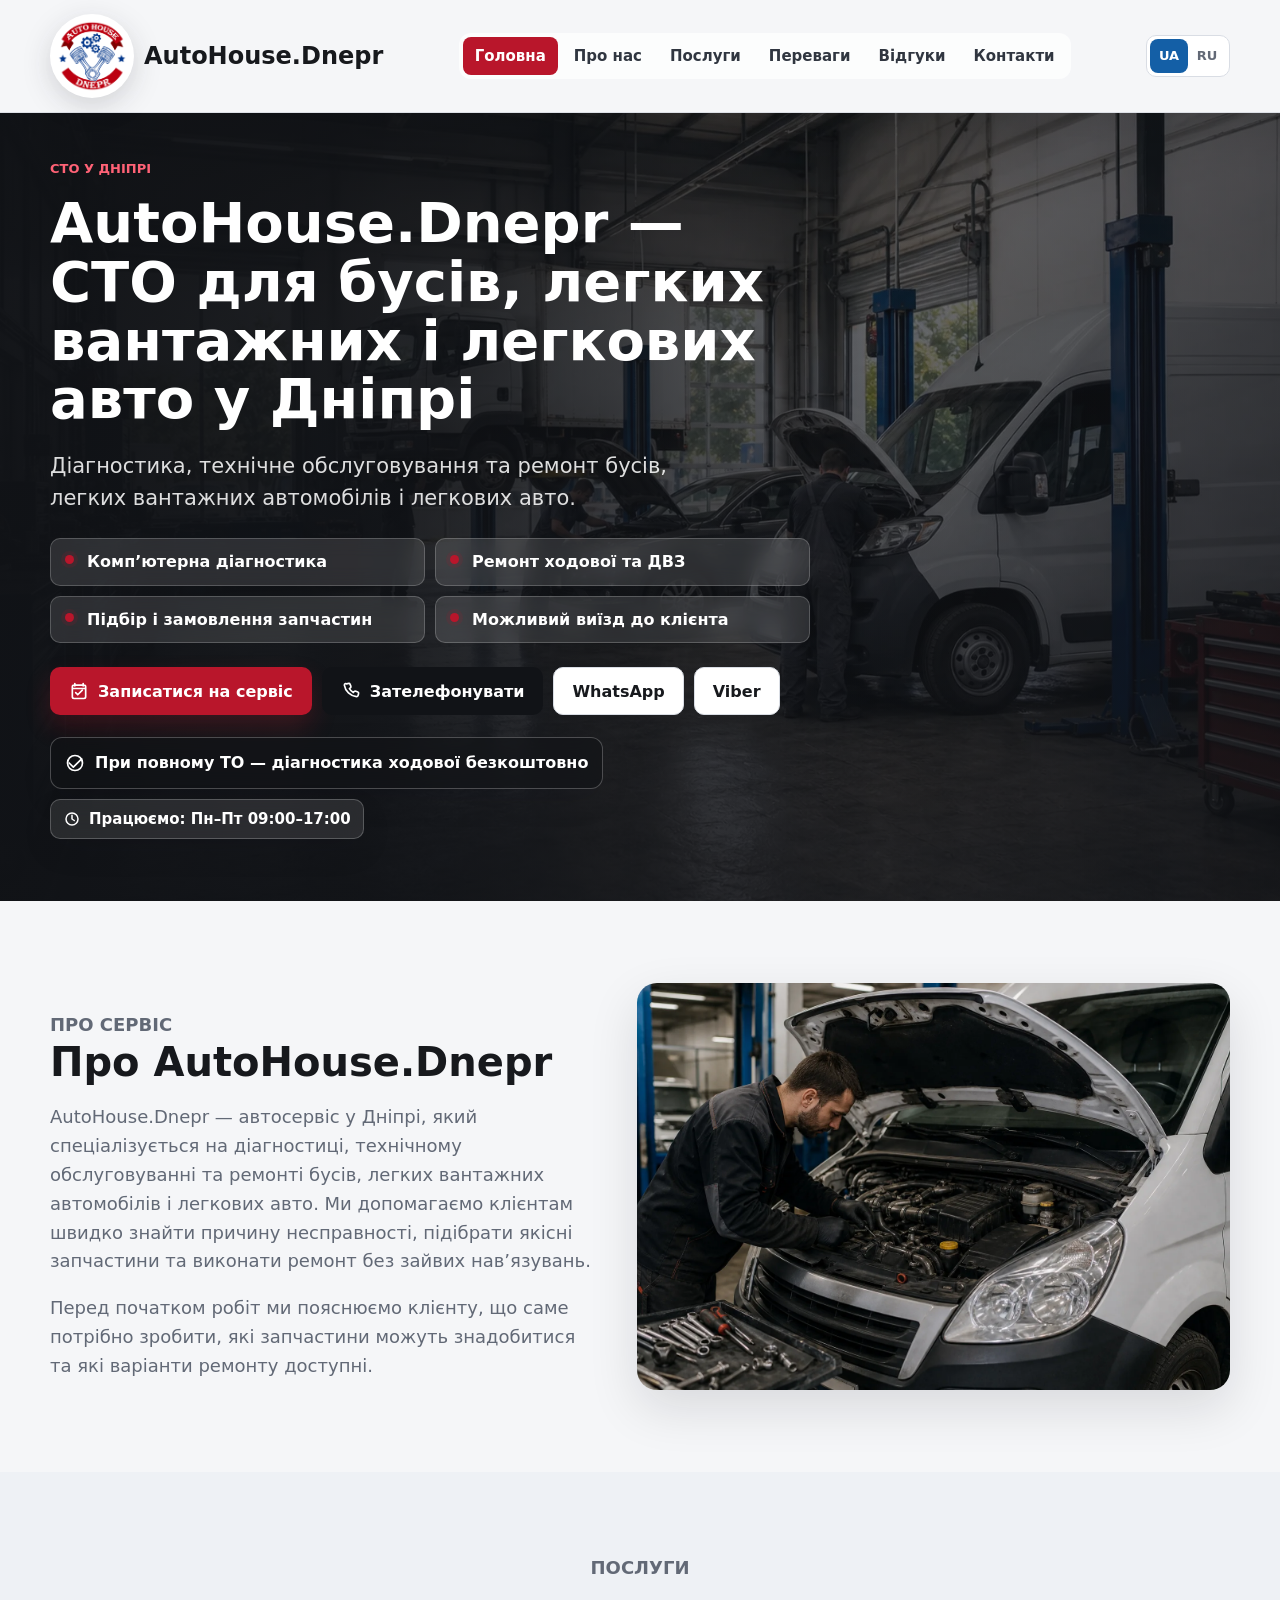
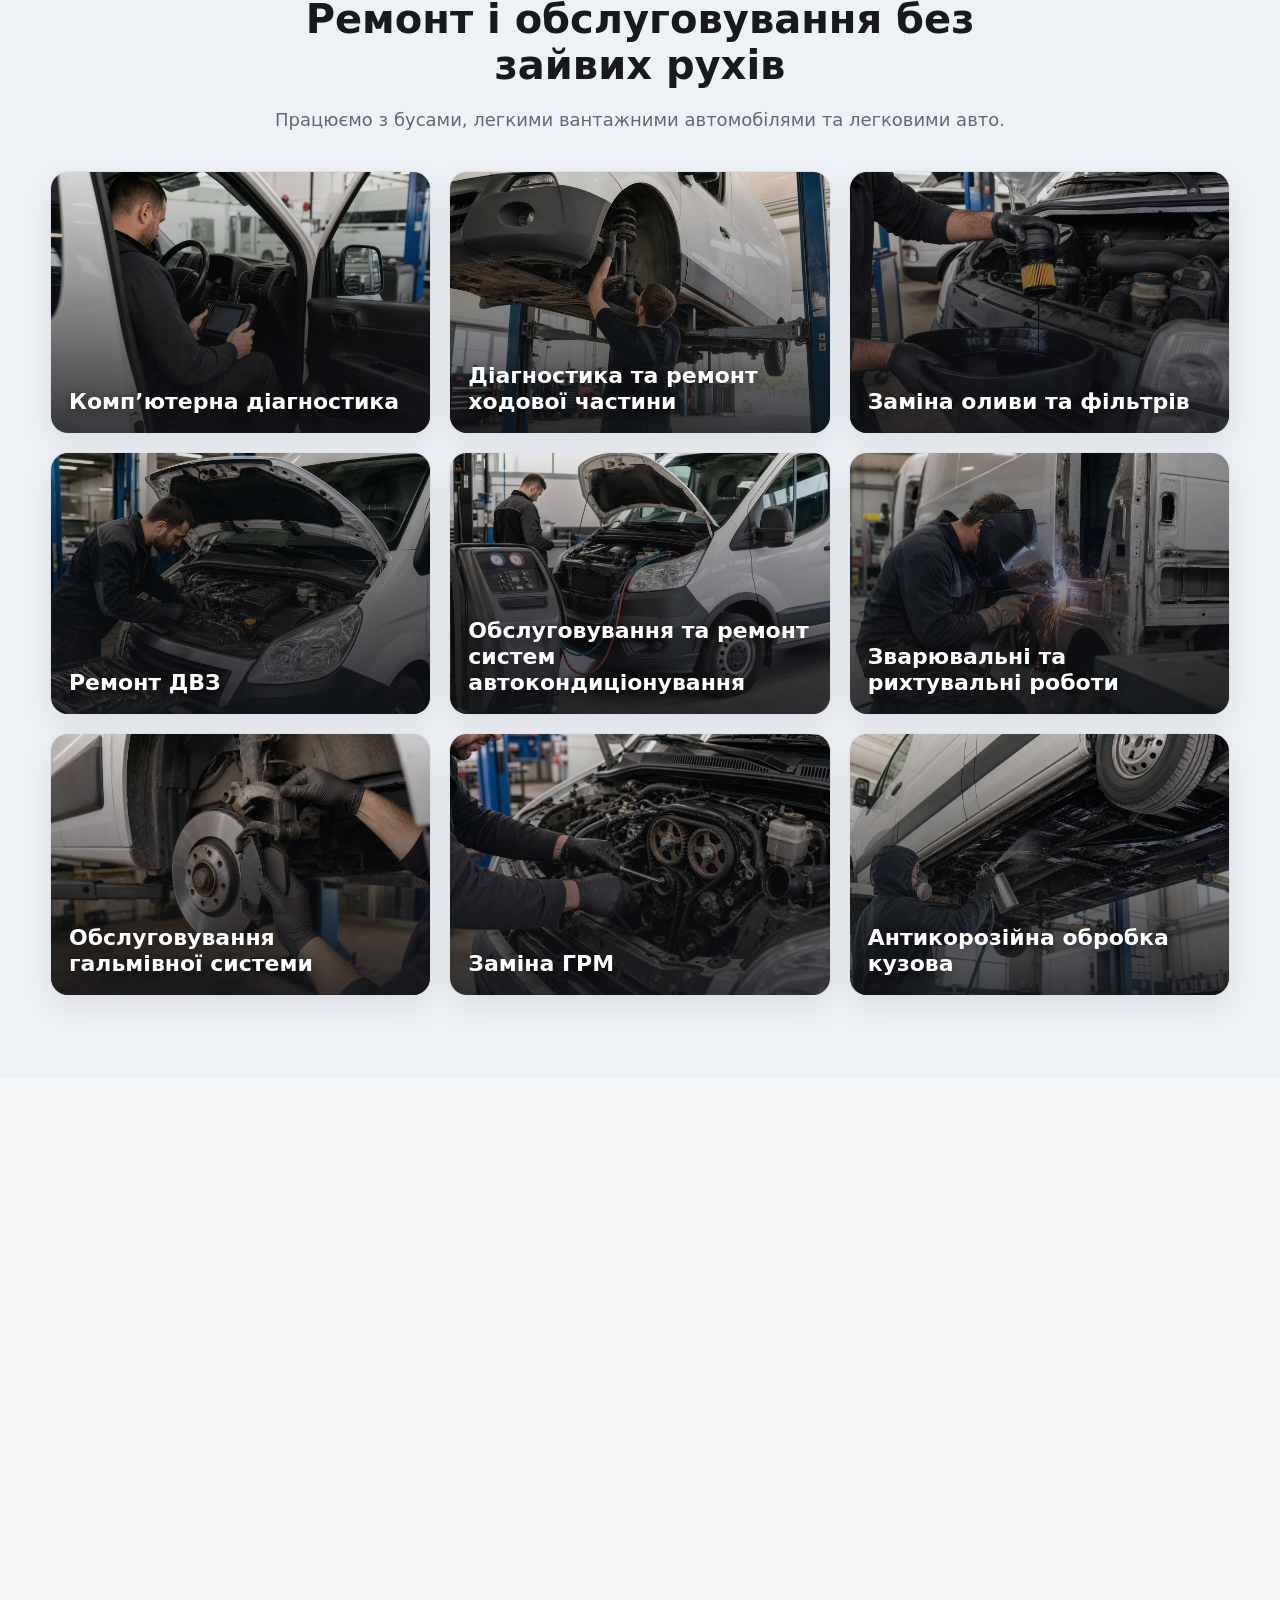
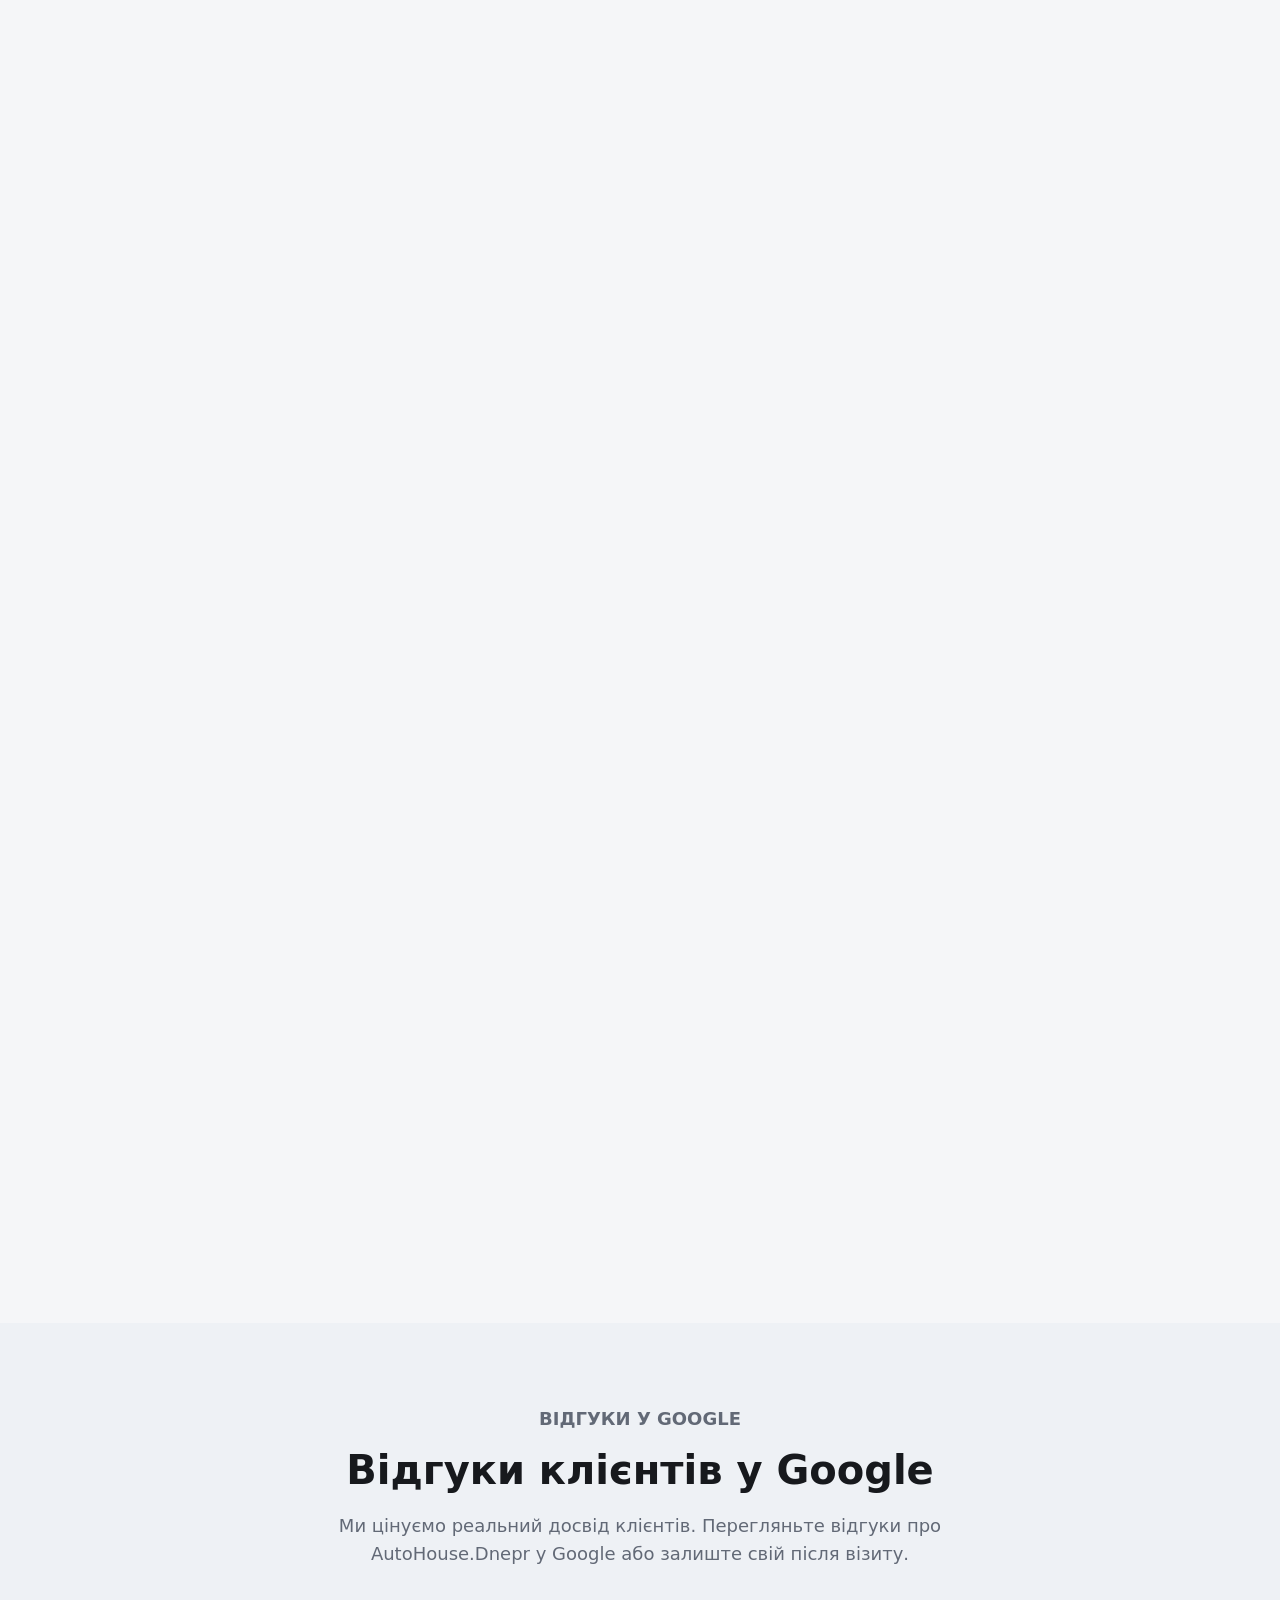
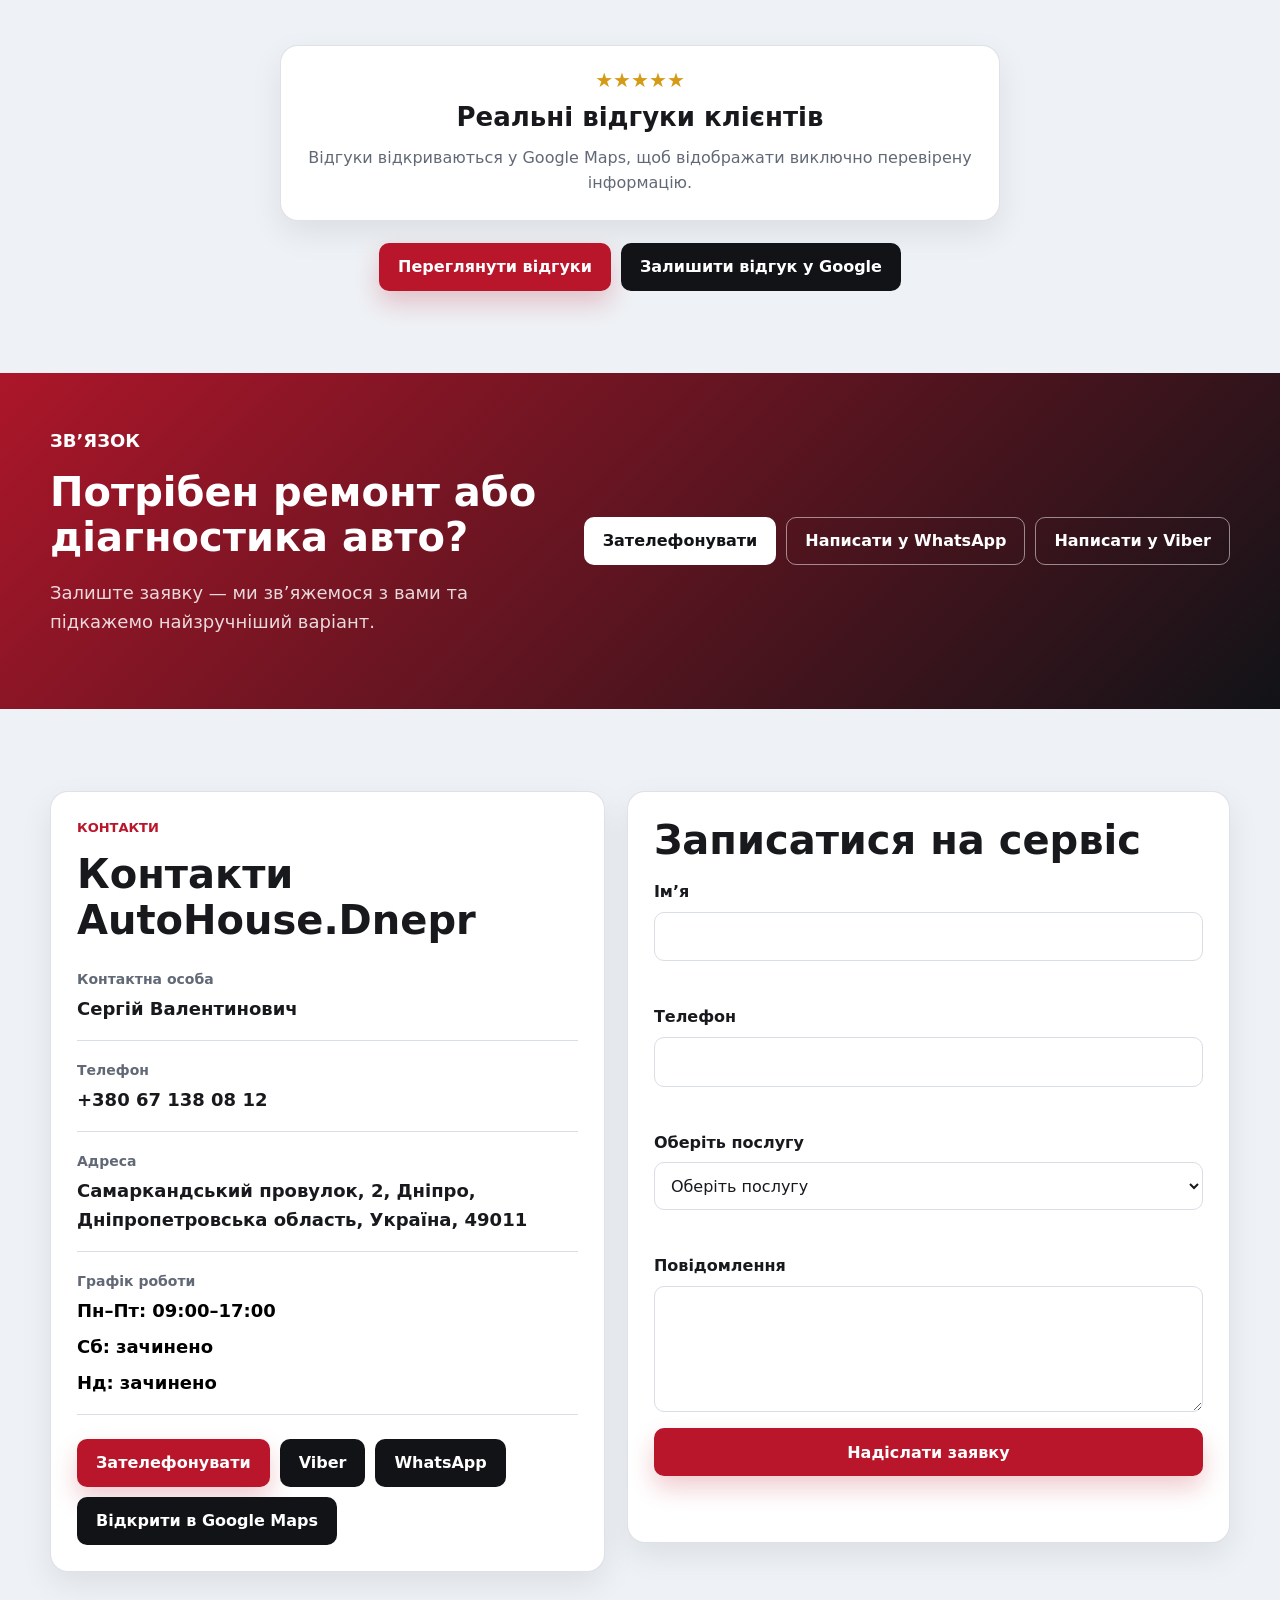
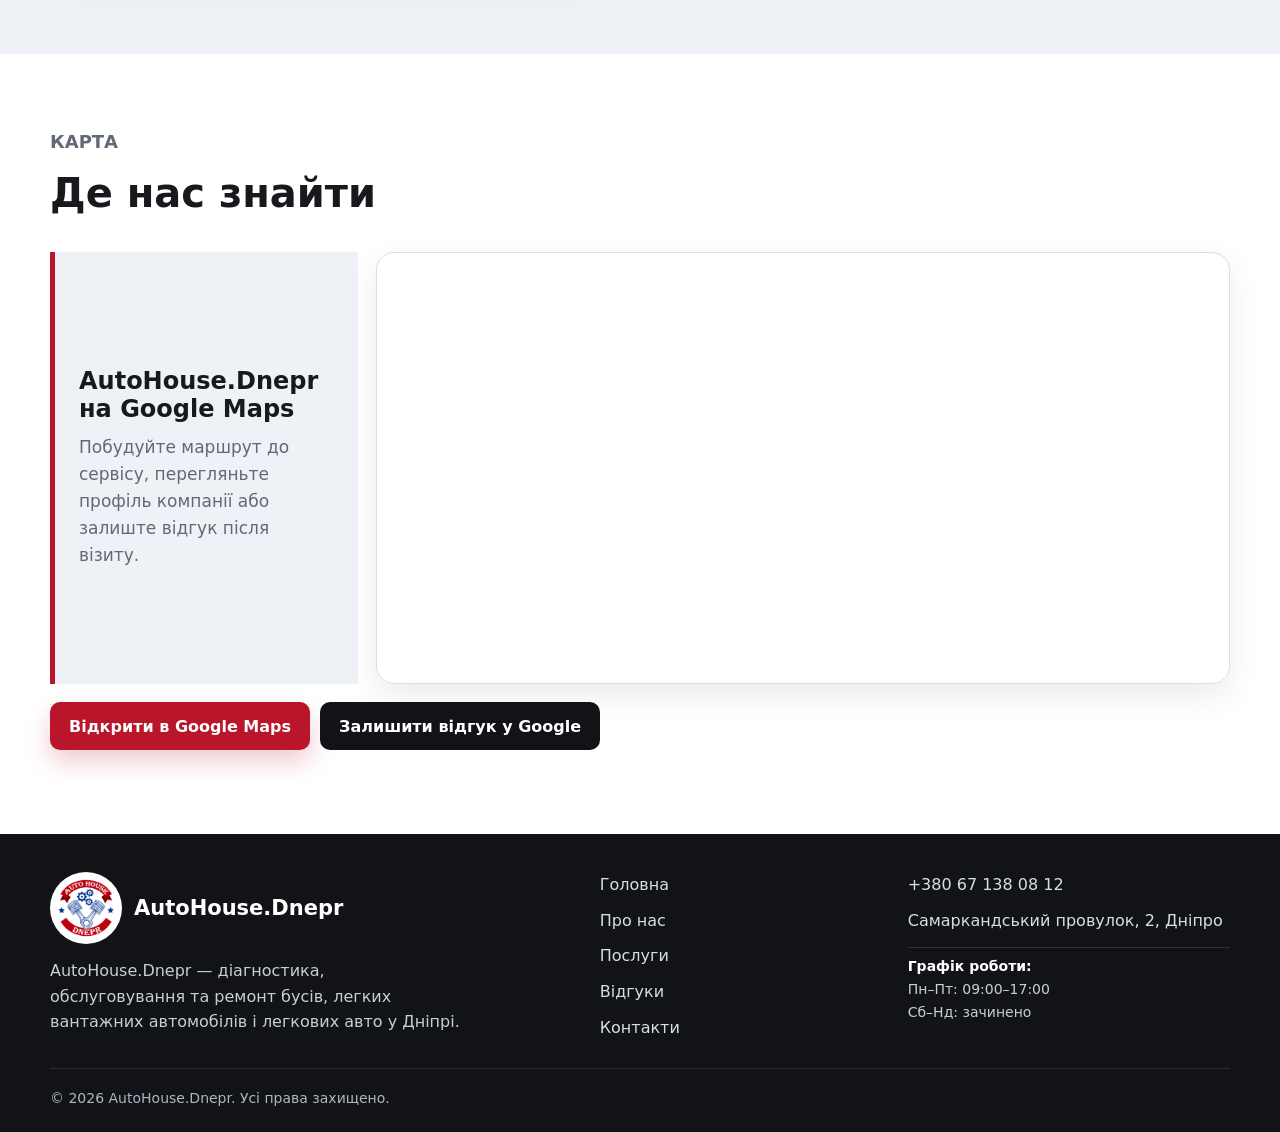
==== public/index.html @ 608f3cb6 "Migrate site to Cloudflare Pages" ====
<!doctype html>
<html lang="uk">
  <head>
    <meta charset="utf-8">
    <meta name="viewport" content="width=device-width, initial-scale=1">
    <title>AutoHouse.Dnepr — СТО у Дніпрі | Ремонт бусів, легких вантажних авто та легкових авто</title>
    <meta
      name="description"
      content="AutoHouse.Dnepr — автосервіс у Дніпрі для бусів, легких вантажних автомобілів та легкових авто. Діагностика, ходова, олива, ДВЗ, кондиціонери, гальма, ГРМ та антикорозійна обробка."
    >
    <meta name="robots" content="index, follow">
    <meta name="theme-color" content="#17191d">
    <link rel="canonical" href="https://autohouse.dp.ua/">
    <meta property="og:type" content="website">
    <meta property="og:site_name" content="AutoHouse.Dnepr">
    <meta property="og:url" content="https://autohouse.dp.ua/">
    <meta property="og:title" content="AutoHouse.Dnepr — СТО у Дніпрі">
    <meta
      property="og:description"
      content="Діагностика, технічне обслуговування та ремонт бусів, легких вантажних автомобілів і легкових авто у Дніпрі."
    >
    <meta property="og:image" content="https://autohouse.dp.ua/assets/hero-van.webp">
    <link rel="icon" type="image/png" sizes="512x512" href="/assets/favicon-512.png">
    <link rel="icon" type="image/png" sizes="192x192" href="/assets/favicon-192.png">
    <link rel="icon" type="image/png" sizes="96x96" href="/assets/favicon-96.png">
    <link rel="icon" type="image/png" sizes="48x48" href="/assets/favicon-48.png">
    <link rel="shortcut icon" href="/favicon.ico">
    <link rel="apple-touch-icon" sizes="180x180" href="/assets/apple-touch-icon.png">
    <link rel="manifest" href="/site.webmanifest">
    <link rel="preload" as="image" href="/assets/hero-van.webp">
    <link rel="stylesheet" href="/styles.css">
    <script type="application/ld+json" data-business-schema>
      {
        "@context": "https://schema.org",
        "@type": "AutoRepair",
        "name": "AutoHouse.Dnepr",
        "url": "https://autohouse.dp.ua/",
        "telephone": "+380671380812",
        "image": "https://autohouse.dp.ua/assets/logo.png",
        "logo": "https://autohouse.dp.ua/assets/logo.png",
        "address": {
          "@type": "PostalAddress",
          "streetAddress": "Самаркандський провулок, 2",
          "addressLocality": "Дніпро",
          "addressRegion": "Дніпропетровська область",
          "postalCode": "49011",
          "addressCountry": "UA"
        },
        "openingHoursSpecification": [
          {
            "@type": "OpeningHoursSpecification",
            "dayOfWeek": ["Monday", "Tuesday", "Wednesday", "Thursday", "Friday"],
            "opens": "09:00",
            "closes": "17:00"
          }
        ],
        "areaServed": "Дніпро",
        "serviceType": [
          "Ремонт авто",
          "Технічне обслуговування авто",
          "Діагностика авто"
        ]
      }
    </script>
  </head>
  <body>
    <a class="skip-link" href="#main" data-i18n="access.skip">Перейти до змісту</a>

    <header class="site-header" data-header>
      <div class="container header-inner">
        <a class="brand" href="#home" aria-label="AutoHouse.Dnepr">
          <img src="/assets/logo.png?v=3" alt="Логотип AutoHouse.Dnepr" data-i18n-alt="logoAlt" width="84" height="84">
          <span class="brand-title">AutoHouse.Dnepr</span>
        </a>

        <nav class="site-nav" id="site-nav" aria-label="Головна навігація" data-i18n-aria-label="aria.mainNav">
          <a href="#home" data-nav-link data-i18n="nav.home">Головна</a>
          <a href="#about" data-nav-link data-i18n="nav.about">Про нас</a>
          <a href="#services" data-nav-link data-i18n="nav.services">Послуги</a>
          <a href="#benefits" data-nav-link data-i18n="nav.benefits">Переваги</a>
          <a href="#reviews" data-nav-link data-i18n="nav.reviews">Відгуки</a>
          <a href="#contacts" data-nav-link data-i18n="nav.contacts">Контакти</a>
        </nav>

        <div class="header-actions">
          <div class="language-switch" role="group" aria-label="Перемикач мови" data-i18n-aria-label="aria.language">
            <button type="button" class="lang-button is-active" data-lang-switch="uk" aria-pressed="true">UA</button>
            <button type="button" class="lang-button" data-lang-switch="ru" aria-pressed="false">RU</button>
          </div>
          <button class="menu-toggle" type="button" aria-expanded="false" aria-controls="site-nav" aria-label="Відкрити меню" data-menu-toggle data-i18n-aria-label="aria.openMenu">
            <span></span>
            <span></span>
            <span></span>
          </button>
        </div>
      </div>
    </header>

    <main id="main">
      <section class="hero section-observed" id="home">
        <div class="container hero-grid">
          <div class="hero-copy">
            <p class="eyebrow" data-i18n="hero.eyebrow">СТО у Дніпрі</p>
            <h1 data-i18n="hero.title">AutoHouse.Dnepr — СТО для бусів, легких вантажних і легкових авто у Дніпрі</h1>
            <p class="hero-lead" data-i18n="hero.subtitle">
              Діагностика, технічне обслуговування та ремонт бусів, легких вантажних автомобілів і легкових авто.
            </p>
            <ul class="hero-points" aria-label="Ключові переваги" data-i18n-aria-label="aria.heroPoints">
              <li data-i18n="hero.pointDiagnostics">Комп’ютерна діагностика</li>
              <li data-i18n="hero.pointSuspension">Ремонт ходової та ДВЗ</li>
              <li data-i18n="hero.pointParts">Підбір і замовлення запчастин</li>
              <li data-i18n="hero.pointVisit">Можливий виїзд до клієнта</li>
            </ul>
            <div class="button-row">
              <a class="btn btn-primary" href="#contacts" data-book-link>
                <svg aria-hidden="true" viewBox="0 0 24 24"><path d="M7 3v3M17 3v3M4.5 9h15M6 5h12a2 2 0 0 1 2 2v12a2 2 0 0 1-2 2H6a2 2 0 0 1-2-2V7a2 2 0 0 1 2-2Z"/><path d="m8 14 2.5 2.5L16 11"/></svg>
                <span data-i18n="actions.bookService">Записатися на сервіс</span>
              </a>
              <a class="btn btn-dark" href="tel:+380671380812">
                <svg aria-hidden="true" viewBox="0 0 24 24"><path d="M6.7 3.5 9 2.9c.7-.2 1.5.2 1.8.9l1 2.4c.3.7.1 1.5-.5 2l-1.2 1a12.4 12.4 0 0 0 4.7 4.7l1-1.2c.5-.6 1.3-.8 2-.5l2.4 1c.7.3 1.1 1 .9 1.8l-.6 2.3c-.2.9-1 1.5-1.9 1.5A16.6 16.6 0 0 1 4 4.9c0-.9.6-1.7 1.5-1.9Z"/></svg>
                <span data-i18n="actions.call">Зателефонувати</span>
              </a>
              <a class="btn btn-messenger" href="https://wa.me/380671380812" target="_blank" rel="noopener" aria-label="WhatsApp">WhatsApp</a>
              <a class="btn btn-messenger" href="viber://chat?number=%2B380671380812" aria-label="Viber">Viber</a>
            </div>
            <div class="hero-badges">
              <div class="hero-offer">
                <svg aria-hidden="true" viewBox="0 0 24 24"><path d="M20 7 10 17l-5-5"/><path d="M3 12a9 9 0 1 0 18 0 9 9 0 0 0-18 0Z"/></svg>
                <span data-i18n="hero.offer">При повному ТО — діагностика ходової безкоштовно</span>
              </div>
              <div class="hours-badge">
                <svg aria-hidden="true" viewBox="0 0 24 24"><path d="M12 7v5l3 2"/><path d="M4 12a8 8 0 1 0 16 0 8 8 0 0 0-16 0Z"/></svg>
                <span data-i18n="hero.hoursBadge">Працюємо: Пн–Пт 09:00–17:00</span>
              </div>
            </div>
          </div>
        </div>
      </section>

      <section class="section section-observed" id="about">
        <div class="container split">
          <div class="section-copy">
            <p class="eyebrow" data-i18n="about.eyebrow">Про сервіс</p>
            <h2 data-i18n="about.title">Про AutoHouse.Dnepr</h2>
            <p data-i18n="about.textOne">
              AutoHouse.Dnepr — автосервіс у Дніпрі, який спеціалізується на діагностиці, технічному обслуговуванні та ремонті бусів, легких вантажних автомобілів і легкових авто.
            </p>
            <p data-i18n="about.textTwo">
              Перед початком робіт ми пояснюємо клієнту, що саме потрібно зробити, які запчастини можуть знадобитися та які варіанти ремонту доступні.
            </p>
          </div>
          <div class="about-media">
            <img src="/assets/service-engine.webp" alt="Майстер перевіряє двигун комерційного авто" data-i18n-alt="alts.about" width="1600" height="900" loading="lazy">
          </div>
        </div>
      </section>

      <section class="section section-muted section-observed" id="services">
        <div class="container">
          <div class="section-heading">
            <p class="eyebrow" data-i18n="services.eyebrow">Послуги</p>
            <h2 data-i18n="services.title">Ремонт і обслуговування без зайвих рухів</h2>
            <p data-i18n="services.subtitle">Працюємо з бусами, легкими вантажними автомобілями та легковими авто.</p>
          </div>
          <div class="services-grid" id="services-grid"></div>
        </div>
      </section>

      <section class="section section-observed" id="offers">
        <div class="container">
          <div class="section-heading">
            <p class="eyebrow" data-i18n="offers.eyebrow">Акції та умови</p>
            <h2 data-i18n="offers.title">Вигідні умови для клієнтів</h2>
          </div>
          <div class="offer-grid" id="offer-grid"></div>
          <div class="offer-note">
            <svg aria-hidden="true" viewBox="0 0 24 24"><path d="M12 3v18M3 12h18"/><path d="m6 6 12 12M18 6 6 18"/></svg>
            <span data-i18n="offers.extra">Можливий виїзд до клієнта за попередньою домовленістю.</span>
          </div>
        </div>
      </section>

      <section class="section section-dark section-observed" id="benefits">
        <div class="container">
          <div class="section-heading align-left">
            <p class="eyebrow" data-i18n="benefits.eyebrow">Переваги</p>
            <h2 data-i18n="benefits.title">Чому обирають AutoHouse.Dnepr</h2>
          </div>
          <div class="benefit-grid" id="benefit-grid"></div>
        </div>
      </section>

      <section class="section section-observed" id="process">
        <div class="container">
          <div class="section-heading">
            <p class="eyebrow" data-i18n="process.eyebrow">Як ми працюємо</p>
            <h2 data-i18n="process.title">Зрозумілий шлях від заявки до готового авто</h2>
          </div>
          <div class="process-grid" id="process-grid"></div>
        </div>
      </section>

      <section class="section section-muted section-observed" id="reviews">
        <div class="container google-reviews-layout">
          <div class="section-heading">
            <p class="eyebrow" data-i18n="reviews.eyebrow">Відгуки у Google</p>
            <h2 data-i18n="reviews.title">Відгуки клієнтів у Google</h2>
            <p data-i18n="reviews.subtitle">Ми цінуємо реальний досвід клієнтів. Перегляньте відгуки про AutoHouse.Dnepr у Google або залиште свій після візиту.</p>
          </div>
          <article class="google-reviews-card">
            <span class="review-stars" data-i18n="reviews.cardStars" aria-label="Google Reviews">★★★★★</span>
            <h3 data-i18n="reviews.cardTitle">Реальні відгуки клієнтів</h3>
            <p data-i18n="reviews.cardText">Відгуки відкриваються у Google Maps, щоб клієнти бачили перевірену інформацію.</p>
          </article>
          <div class="reviews-actions">
            <a class="btn btn-primary" href="https://www.google.com/maps/search/?api=1&query=AutoHouse.Dnepr%2C%20%D0%A1%D0%B0%D0%BC%D0%B0%D1%80%D0%BA%D0%B0%D0%BD%D0%B4%D1%81%D1%8C%D0%BA%D0%B8%D0%B9%20%D0%BF%D1%80%D0%BE%D0%B2%D1%83%D0%BB%D0%BE%D0%BA%202%2C%20%D0%94%D0%BD%D1%96%D0%BF%D1%80%D0%BE" target="_blank" rel="noopener" data-google-map-link data-i18n="reviews.viewGoogle">Переглянути відгуки</a>
            <a class="btn btn-dark" href="https://www.google.com/maps/search/?api=1&query=AutoHouse.Dnepr%2C%20%D0%A1%D0%B0%D0%BC%D0%B0%D1%80%D0%BA%D0%B0%D0%BD%D0%B4%D1%81%D1%8C%D0%BA%D0%B8%D0%B9%20%D0%BF%D1%80%D0%BE%D0%B2%D1%83%D0%BB%D0%BE%D0%BA%202%2C%20%D0%94%D0%BD%D1%96%D0%BF%D1%80%D0%BE" target="_blank" rel="noopener" data-google-review-link data-i18n="reviews.writeGoogle">Залишити відгук у Google</a>
          </div>
        </div>
      </section>

      <section class="cta-band section-observed" aria-labelledby="cta-title">
        <div class="container cta-inner">
          <div>
            <p class="eyebrow" data-i18n="cta.eyebrow">Зв’язок</p>
            <h2 id="cta-title" data-i18n="cta.title">Потрібен ремонт або діагностика авто?</h2>
            <p data-i18n="cta.text">Залиште заявку — ми зв’яжемося з вами та підкажемо найзручніший варіант.</p>
          </div>
          <div class="button-row">
            <a class="btn btn-light" href="tel:+380671380812" data-i18n="cta.call">Зателефонувати</a>
            <a class="btn btn-outline-light" href="https://wa.me/380671380812" target="_blank" rel="noopener" data-i18n="cta.whatsapp">Написати у WhatsApp</a>
            <a class="btn btn-outline-light" href="viber://chat?number=%2B380671380812" data-i18n="cta.viber">Написати у Viber</a>
          </div>
        </div>
      </section>

      <section class="section section-muted section-observed" id="contacts">
        <div class="container contact-layout">
          <div class="contact-panel">
            <p class="eyebrow" data-i18n="contacts.eyebrow">Контакти</p>
            <h2 data-i18n="contacts.title">Контакти AutoHouse.Dnepr</h2>
            <dl class="contact-list">
              <div>
                <dt data-i18n="contacts.personLabel">Контактна особа</dt>
                <dd data-i18n="contacts.person">Сергій Валентинович</dd>
              </div>
              <div>
                <dt data-i18n="contacts.phoneLabel">Телефон</dt>
                <dd><a href="tel:+380671380812">+380 67 138 08 12</a></dd>
              </div>
              <div>
                <dt data-i18n="contacts.addressLabel">Адреса</dt>
                <dd data-i18n="contacts.address">Самаркандський провулок, 2, Дніпро, Дніпропетровська область, Україна, 49011</dd>
              </div>
              <div>
                <dt data-i18n="contacts.hoursLabel">Графік роботи</dt>
                <dd>
                  <ul class="working-hours" aria-label="Графік роботи" data-i18n-aria-label="contacts.hoursLabel">
                    <li>
                      <span data-i18n="contacts.hoursWeekdays">Пн–Пт:</span>
                      <span data-i18n="contacts.hoursOpen">09:00–17:00</span>
                    </li>
                    <li>
                      <span data-i18n="contacts.hoursSaturday">Сб:</span>
                      <span data-i18n="contacts.hoursClosed">зачинено</span>
                    </li>
                    <li>
                      <span data-i18n="contacts.hoursSunday">Нд:</span>
                      <span data-i18n="contacts.hoursClosed">зачинено</span>
                    </li>
                  </ul>
                </dd>
              </div>
            </dl>
            <div class="button-row contact-buttons">
              <a class="btn btn-primary" href="tel:+380671380812" data-i18n="actions.call">Зателефонувати</a>
              <a class="btn btn-dark" href="viber://chat?number=%2B380671380812">Viber</a>
              <a class="btn btn-dark" href="https://wa.me/380671380812" target="_blank" rel="noopener">WhatsApp</a>
              <a class="btn btn-dark" href="https://www.google.com/maps/search/?api=1&query=AutoHouse.Dnepr%2C%20%D0%A1%D0%B0%D0%BC%D0%B0%D1%80%D0%BA%D0%B0%D0%BD%D0%B4%D1%81%D1%8C%D0%BA%D0%B8%D0%B9%20%D0%BF%D1%80%D0%BE%D0%B2%D1%83%D0%BB%D0%BE%D0%BA%202%2C%20%D0%94%D0%BD%D1%96%D0%BF%D1%80%D0%BE" target="_blank" rel="noopener" data-google-map-link data-i18n="map.openGoogle">Google Maps</a>
            </div>
          </div>

          <form class="request-form" id="request-form" novalidate>
            <h2 data-i18n="form.title">Записатися на сервіс</h2>
            <div class="form-field">
              <label for="name" data-i18n="form.name">Ім’я</label>
              <input id="name" name="name" type="text" autocomplete="name" aria-describedby="name-error">
              <span class="field-error" id="name-error" data-error-for="name"></span>
            </div>
            <div class="form-field">
              <label for="phone" data-i18n="form.phone">Телефон</label>
              <input id="phone" name="phone" type="tel" autocomplete="tel" inputmode="tel" aria-describedby="phone-error">
              <span class="field-error" id="phone-error" data-error-for="phone"></span>
            </div>
            <div class="form-field">
              <label for="service" data-i18n="form.service">Оберіть послугу</label>
              <select id="service" name="service" aria-describedby="service-error"></select>
              <span class="field-error" id="service-error" data-error-for="service"></span>
            </div>
            <div class="form-field">
              <label for="message" data-i18n="form.message">Повідомлення</label>
              <textarea id="message" name="message" rows="4"></textarea>
            </div>
            <input type="text" name="website" autocomplete="off" tabindex="-1" class="honeypot" aria-hidden="true">
            <button class="btn btn-primary form-submit" type="submit" data-i18n="form.submit">Надіслати заявку</button>
            <p class="form-status" role="status" aria-live="polite" data-form-status></p>
          </form>
        </div>
      </section>

      <section class="map-section section-observed" id="map" aria-labelledby="map-title">
        <div class="container">
          <div class="section-heading align-left">
            <p class="eyebrow" data-i18n="map.eyebrow">Карта</p>
            <h2 id="map-title" data-i18n="map.title">Де нас знайти</h2>
          </div>
          <div class="map-content">
            <div class="map-info">
              <h3 data-i18n="map.profileTitle">AutoHouse.Dnepr на Google Maps</h3>
              <p data-i18n="map.profileText">Побудуйте маршрут до сервісу, перегляньте профіль компанії або залиште відгук після візиту.</p>
            </div>
            <div class="map-frame">
              <!-- Fill googleBusinessConfig in script.js with the Google Business Place ID and Maps Embed API key to bind this map to the listing. -->
              <iframe
                title="Карта AutoHouse.Dnepr"
                data-i18n-title="map.frameTitle"
                data-google-map-frame
                loading="lazy"
                allowfullscreen
                referrerpolicy="no-referrer-when-downgrade"
                src="https://www.google.com/maps?q=%D0%A1%D0%B0%D0%BC%D0%B0%D1%80%D0%BA%D0%B0%D0%BD%D0%B4%D1%81%D1%8C%D0%BA%D0%B8%D0%B9%20%D0%BF%D1%80%D0%BE%D0%B2%D1%83%D0%BB%D0%BE%D0%BA%202%2C%20%D0%94%D0%BD%D1%96%D0%BF%D1%80%D0%BE%2C%2049011&output=embed"
              ></iframe>
            </div>
          </div>
          <div class="map-actions">
            <a class="btn btn-primary" href="https://www.google.com/maps/search/?api=1&query=AutoHouse.Dnepr%2C%20%D0%A1%D0%B0%D0%BC%D0%B0%D1%80%D0%BA%D0%B0%D0%BD%D0%B4%D1%81%D1%8C%D0%BA%D0%B8%D0%B9%20%D0%BF%D1%80%D0%BE%D0%B2%D1%83%D0%BB%D0%BE%D0%BA%202%2C%20%D0%94%D0%BD%D1%96%D0%BF%D1%80%D0%BE" target="_blank" rel="noopener" data-google-map-link data-i18n="map.openGoogle">Відкрити в Google Maps</a>
            <a class="btn btn-dark" href="https://www.google.com/maps/search/?api=1&query=AutoHouse.Dnepr%2C%20%D0%A1%D0%B0%D0%BC%D0%B0%D1%80%D0%BA%D0%B0%D0%BD%D0%B4%D1%81%D1%8C%D0%BA%D0%B8%D0%B9%20%D0%BF%D1%80%D0%BE%D0%B2%D1%83%D0%BB%D0%BE%D0%BA%202%2C%20%D0%94%D0%BD%D1%96%D0%BF%D1%80%D0%BE" target="_blank" rel="noopener" data-google-review-link data-i18n="reviews.writeGoogle">Залишити відгук у Google</a>
          </div>
        </div>
      </section>
    </main>

    <footer class="site-footer">
      <div class="container footer-grid">
        <div class="footer-brand">
          <div class="footer-logo">
            <img src="/assets/logo.png?v=3" alt="Логотип AutoHouse.Dnepr" data-i18n-alt="logoAlt" width="72" height="72" loading="lazy">
            <strong>AutoHouse.Dnepr</strong>
          </div>
          <p data-i18n="footer.text">AutoHouse.Dnepr — діагностика, обслуговування та ремонт бусів, легких вантажних автомобілів і легкових авто у Дніпрі.</p>
        </div>
        <nav class="footer-links" aria-label="Швидкі посилання" data-i18n-aria-label="aria.footerNav">
          <a href="#home" data-i18n="nav.home">Головна</a>
          <a href="#about" data-i18n="nav.about">Про нас</a>
          <a href="#services" data-i18n="nav.services">Послуги</a>
          <a href="#reviews" data-i18n="nav.reviews">Відгуки</a>
          <a href="#contacts" data-i18n="nav.contacts">Контакти</a>
        </nav>
        <div class="footer-contact">
          <a href="tel:+380671380812">+380 67 138 08 12</a>
          <span data-i18n="contacts.addressShort">Самаркандський провулок, 2, Дніпро</span>
          <div class="footer-hours">
            <strong data-i18n="footer.hoursTitle">Графік роботи:</strong>
            <span data-i18n="footer.hoursWeekdays">Пн–Пт: 09:00–17:00</span>
            <span data-i18n="footer.hoursWeekend">Сб–Нд: зачинено</span>
          </div>
        </div>
      </div>
      <div class="container footer-bottom">
        <p data-i18n="footer.copy">© 2026 AutoHouse.Dnepr. Усі права захищено.</p>
      </div>
    </footer>

    <button class="back-to-top" type="button" data-back-to-top aria-label="Наверх" data-i18n-aria-label="aria.backTop">
      <svg aria-hidden="true" viewBox="0 0 24 24"><path d="m6 15 6-6 6 6"/></svg>
    </button>

    <script src="/script.js" defer></script>
  </body>
</html>
---- styles.css ----
:root {
  --bg: #f5f6f8;
  --surface: #ffffff;
  --surface-soft: #eef1f5;
  --ink: #17191d;
  --muted: #626976;
  --line: #d9dde4;
  --dark: #111317;
  --dark-2: #1b1f26;
  --red: #b9162b;
  --red-dark: #8d1021;
  --blue: #145fa6;
  --blue-soft: #e8f1fb;
  --shadow: 0 18px 50px rgba(17, 19, 23, 0.12);
  --shadow-soft: 0 12px 32px rgba(17, 19, 23, 0.08);
  --radius: 18px;
  --container: 1180px;
  --header-height: 112px;
}

* {
  box-sizing: border-box;
}

html {
  scroll-behavior: smooth;
  scroll-padding-top: calc(var(--header-height) + 20px);
}

body {
  margin: 0;
  font-family: system-ui, -apple-system, BlinkMacSystemFont, "Segoe UI", sans-serif;
  color: var(--ink);
  background: var(--bg);
  line-height: 1.6;
  letter-spacing: 0;
  overflow-x: hidden;
}

body.menu-open {
  overflow: hidden;
}

img {
  display: block;
  max-width: 100%;
  height: auto;
}

a {
  color: inherit;
  text-decoration: none;
}

button,
input,
select,
textarea {
  font: inherit;
}

button {
  cursor: pointer;
}

:focus-visible {
  outline: 3px solid rgba(20, 95, 166, 0.45);
  outline-offset: 3px;
}

.skip-link {
  position: fixed;
  top: 12px;
  left: 12px;
  z-index: 1000;
  padding: 10px 14px;
  border-radius: 8px;
  background: var(--dark);
  color: #fff;
  transform: translateY(-140%);
  transition: transform 0.2s ease;
}

.skip-link:focus {
  transform: translateY(0);
}

.container {
  width: min(calc(100% - 40px), var(--container));
  margin: 0 auto;
}

.site-header {
  position: sticky;
  top: 0;
  z-index: 100;
  min-height: var(--header-height);
  background: rgba(245, 246, 248, 0.86);
  border-bottom: 1px solid rgba(217, 221, 228, 0.86);
  backdrop-filter: blur(16px);
}

.header-inner {
  min-height: var(--header-height);
  display: flex;
  align-items: center;
  justify-content: space-between;
  gap: 18px;
}

.brand {
  display: inline-flex;
  align-items: center;
  gap: 10px;
  flex: 0 0 auto;
}

.hero-copy,
.hero-media,
.section-copy,
.about-media,
.contact-panel,
.request-form {
  min-width: 0;
}

.brand img {
  width: 84px;
  height: 84px;
  padding: 5px;
  border-radius: 50%;
  background: #fff;
  object-fit: contain;
  filter: drop-shadow(0 8px 14px rgba(17, 19, 23, 0.16));
}

.brand-title {
  color: var(--ink);
  font-size: 24px;
  font-weight: 900;
  line-height: 1;
  white-space: nowrap;
}

.footer-logo img {
  width: 72px;
  height: 72px;
  padding: 5px;
  border-radius: 50%;
  background: #fff;
  object-fit: contain;
}

.footer-logo {
  display: inline-flex;
  align-items: center;
  gap: 12px;
}

.footer-logo strong {
  font-size: 21px;
  line-height: 1;
}

.site-nav {
  display: flex;
  align-items: center;
  justify-content: center;
  gap: 4px;
  padding: 4px;
  border-radius: 12px;
  background: rgba(255, 255, 255, 0.66);
}

.site-nav a {
  display: inline-flex;
  align-items: center;
  justify-content: center;
  min-height: 38px;
  padding: 6px 12px;
  border-radius: 8px;
  color: #303640;
  font-size: 15px;
  font-weight: 650;
  line-height: 1;
  white-space: nowrap;
  transition: color 0.2s ease, background 0.2s ease;
}

.site-nav a:hover,
.site-nav a.is-active {
  color: #fff;
  background: var(--red);
}

.header-actions {
  display: flex;
  align-items: center;
  justify-content: flex-end;
  gap: 10px;
  min-width: max-content;
}

.header-phone {
  display: inline-flex;
  align-items: center;
  gap: 8px;
  color: var(--ink);
  font-weight: 750;
  white-space: nowrap;
}

.header-phone svg,
.btn svg,
.hero-offer svg,
.offer-note svg,
.back-to-top svg {
  width: 20px;
  height: 20px;
  fill: none;
  stroke: currentColor;
  stroke-width: 2;
  stroke-linecap: round;
  stroke-linejoin: round;
}

.btn {
  display: inline-flex;
  align-items: center;
  justify-content: center;
  gap: 9px;
  min-height: 48px;
  padding: 12px 18px;
  border: 1px solid transparent;
  border-radius: 10px;
  font-weight: 800;
  line-height: 1.2;
  text-align: center;
  transition: transform 0.2s ease, box-shadow 0.2s ease, background 0.2s ease, border-color 0.2s ease;
}

.btn:hover {
  transform: translateY(-1px);
}

.btn-small {
  min-height: 40px;
  padding: 9px 14px;
  font-size: 14px;
}

.btn-primary {
  background: var(--red);
  color: #fff;
  box-shadow: 0 12px 24px rgba(185, 22, 43, 0.22);
}

.btn-primary:hover {
  background: var(--red-dark);
}

.btn-dark {
  background: var(--dark);
  color: #fff;
}

.btn-messenger {
  background: #fff;
  color: var(--ink);
  border-color: var(--line);
}

.btn-light {
  background: #fff;
  color: var(--dark);
}

.btn-outline-light {
  color: #fff;
  border-color: rgba(255, 255, 255, 0.5);
}

.btn-outline-light:hover {
  background: rgba(255, 255, 255, 0.12);
}

.language-switch {
  display: inline-flex;
  flex: 0 0 auto;
  padding: 3px;
  border: 1px solid var(--line);
  border-radius: 10px;
  background: #fff;
}

.lang-button {
  min-width: 38px;
  min-height: 34px;
  border: 0;
  border-radius: 8px;
  background: transparent;
  color: var(--muted);
  font-size: 13px;
  font-weight: 850;
}

.lang-button.is-active {
  background: var(--blue);
  color: #fff;
}

.menu-toggle {
  display: none;
  flex: 0 0 44px;
  width: 44px;
  height: 44px;
  border: 1px solid var(--line);
  border-radius: 10px;
  background: #fff;
  color: var(--dark);
}

.menu-toggle span {
  display: block;
  width: 20px;
  height: 2px;
  margin: 5px auto;
  border-radius: 999px;
  background: currentColor;
}

.hero {
  position: relative;
  isolation: isolate;
  overflow: hidden;
  min-height: calc(100svh - var(--header-height));
  padding: 42px 0 58px;
  background: var(--dark);
  color: #fff;
}

.hero::before,
.hero::after {
  content: "";
  position: absolute;
  inset: 0;
  z-index: -2;
}

.hero::before {
  background: url("assets/hero-van.webp") center right / cover no-repeat;
  transform: scale(1.01);
}

.hero::after {
  z-index: -1;
  background:
    linear-gradient(90deg, rgba(17, 19, 23, 0.9) 0%, rgba(17, 19, 23, 0.76) 34%, rgba(17, 19, 23, 0.38) 68%, rgba(17, 19, 23, 0.58) 100%),
    linear-gradient(180deg, rgba(17, 19, 23, 0.24), rgba(17, 19, 23, 0.66));
}

.hero-grid {
  min-height: calc(100svh - var(--header-height) - 100px);
  display: grid;
  grid-template-columns: minmax(0, 760px);
  align-items: center;
  position: relative;
  z-index: 1;
}

.hero-copy h1 {
  max-width: 780px;
  margin: 0;
  font-size: 56px;
  line-height: 1.05;
  letter-spacing: 0;
  overflow-wrap: break-word;
}

.hero-lead {
  max-width: 650px;
  margin: 22px 0 0;
  color: rgba(255, 255, 255, 0.86);
  font-size: 21px;
  line-height: 1.5;
  overflow-wrap: break-word;
}

.hero .eyebrow {
  color: #ff6276;
}

.eyebrow {
  margin: 0 0 14px;
  color: var(--red);
  font-size: 13px;
  font-weight: 900;
  letter-spacing: 0;
  text-transform: uppercase;
}

.hero-points {
  display: grid;
  grid-template-columns: repeat(2, minmax(0, 1fr));
  gap: 10px;
  padding: 0;
  margin: 24px 0;
  list-style: none;
}

.hero-points li {
  position: relative;
  padding: 10px 12px 10px 36px;
  border: 1px solid rgba(255, 255, 255, 0.2);
  border-radius: 10px;
  background: rgba(255, 255, 255, 0.12);
  color: #fff;
  font-weight: 700;
  backdrop-filter: blur(10px);
}

.hero-points li::before {
  content: "";
  position: absolute;
  top: 16px;
  left: 14px;
  width: 9px;
  height: 9px;
  border-radius: 999px;
  background: var(--red);
  box-shadow: 0 0 0 4px rgba(185, 22, 43, 0.12);
}

.button-row {
  display: flex;
  flex-wrap: wrap;
  gap: 10px;
}

.hero-badges {
  display: flex;
  flex-wrap: wrap;
  align-items: center;
  gap: 10px;
  margin-top: 22px;
}

.hero-offer {
  display: inline-flex;
  align-items: center;
  gap: 10px;
  padding: 12px 14px;
  border: 1px solid rgba(255, 255, 255, 0.24);
  border-radius: 12px;
  background: rgba(17, 19, 23, 0.6);
  color: #fff;
  font-weight: 850;
  box-shadow: var(--shadow-soft);
  backdrop-filter: blur(12px);
}

.hours-badge {
  display: inline-flex;
  align-items: center;
  gap: 8px;
  min-height: 40px;
  padding: 9px 12px;
  border: 1px solid rgba(255, 255, 255, 0.22);
  border-radius: 10px;
  background: rgba(255, 255, 255, 0.1);
  color: #fff;
  font-size: 15px;
  font-weight: 800;
  line-height: 1.25;
  box-shadow: var(--shadow-soft);
  backdrop-filter: blur(12px);
}

.hours-badge svg {
  width: 18px;
  height: 18px;
  flex: 0 0 auto;
  fill: none;
  stroke: currentColor;
  stroke-width: 2;
  stroke-linecap: round;
  stroke-linejoin: round;
}

.hero-media {
  position: relative;
  margin: 0;
  overflow: hidden;
  border-radius: 22px;
  background: var(--dark);
  box-shadow: var(--shadow);
}

.hero-media > img,
.about-media img,
.service-card img {
  width: 100%;
  height: 100%;
  object-fit: cover;
}

.hero-media > img {
  aspect-ratio: 16 / 10;
}

.hero-media::after {
  content: "";
  position: absolute;
  inset: 0;
  background: linear-gradient(180deg, rgba(17, 19, 23, 0), rgba(17, 19, 23, 0.34));
  pointer-events: none;
}

.hero-media figcaption {
  position: absolute;
  right: 18px;
  bottom: 18px;
  z-index: 1;
  display: inline-flex;
  align-items: center;
  gap: 10px;
  max-width: min(420px, calc(100% - 36px));
  padding: 10px 12px;
  border-radius: 12px;
  background: rgba(255, 255, 255, 0.92);
  color: var(--dark);
  font-weight: 800;
  box-shadow: 0 10px 30px rgba(0, 0, 0, 0.18);
}

.hero-media figcaption img {
  width: 42px;
  height: 42px;
  flex: 0 0 auto;
}

.section {
  padding: 82px 0;
}

.section-muted {
  background: var(--surface-soft);
}

.section-dark {
  background: var(--dark);
  color: #fff;
}

.section-dark .eyebrow {
  color: #ff6276;
}

.section-dark .section-heading p {
  color: #c5ccd8;
}

.section-heading {
  max-width: 760px;
  margin: 0 auto 36px;
  text-align: center;
}

.section-heading.align-left {
  margin-left: 0;
  text-align: left;
}

.section-heading h2,
.section-copy h2,
.contact-panel h2,
.request-form h2,
.cta-inner h2 {
  margin: 0;
  font-size: 40px;
  line-height: 1.14;
  letter-spacing: 0;
}

.section-heading p,
.section-copy p,
.cta-inner p {
  color: var(--muted);
  font-size: 18px;
}

.split {
  display: grid;
  grid-template-columns: minmax(0, 0.92fr) minmax(360px, 1fr);
  align-items: center;
  gap: 42px;
}

.section-copy {
  max-width: 640px;
}

.section-copy p {
  margin: 18px 0 0;
}

.about-media {
  overflow: hidden;
  border-radius: 20px;
  box-shadow: var(--shadow);
}

.about-media img {
  aspect-ratio: 16 / 11;
}

.services-grid {
  display: grid;
  grid-template-columns: repeat(3, minmax(0, 1fr));
  gap: 18px;
}

.service-card,
.offer-card,
.benefit-card,
.process-card,
.google-reviews-card,
.contact-panel,
.request-form {
  border: 1px solid rgba(217, 221, 228, 0.86);
  border-radius: var(--radius);
  background: var(--surface);
  box-shadow: var(--shadow-soft);
}

.service-card {
  position: relative;
  display: block;
  overflow: hidden;
  min-height: 260px;
  transition: transform 0.2s ease, box-shadow 0.2s ease, border-color 0.2s ease;
}

.service-card:hover {
  transform: translateY(-4px);
  border-color: rgba(185, 22, 43, 0.34);
  box-shadow: 0 22px 52px rgba(17, 19, 23, 0.16);
}

.service-card img {
  aspect-ratio: 16 / 11;
  transition: transform 0.35s ease;
}

.service-card:hover img {
  transform: scale(1.045);
}

.service-card::after {
  content: "";
  position: absolute;
  inset: 0;
  background: linear-gradient(180deg, rgba(17, 19, 23, 0.08), rgba(17, 19, 23, 0.82));
  pointer-events: none;
}

.service-card h3 {
  position: absolute;
  left: 18px;
  right: 18px;
  bottom: 18px;
  z-index: 1;
  margin: 0;
  color: #fff;
  font-size: 22px;
  line-height: 1.18;
  letter-spacing: 0;
  text-shadow: 0 2px 12px rgba(0, 0, 0, 0.45);
}

.benefit-icon,
.process-number,
.offer-icon {
  display: inline-grid;
  place-items: center;
  width: 44px;
  height: 44px;
  border-radius: 12px;
  background: var(--blue-soft);
  color: var(--blue);
}

.benefit-icon svg,
.offer-icon svg {
  width: 24px;
  height: 24px;
  fill: none;
  stroke: currentColor;
  stroke-width: 2;
  stroke-linecap: round;
  stroke-linejoin: round;
}

.offer-card h3,
.process-card h3 {
  margin: 14px 0 8px;
  font-size: 21px;
  line-height: 1.24;
  letter-spacing: 0;
}

.offer-card p,
.benefit-card p,
.process-card p {
  margin: 0;
  color: var(--muted);
}

.offer-grid,
.benefit-grid,
.process-grid {
  display: grid;
  gap: 18px;
}

.offer-grid {
  grid-template-columns: repeat(3, minmax(0, 1fr));
}

.offer-card,
.benefit-card,
.process-card {
  padding: 22px;
}

.offer-icon {
  background: rgba(185, 22, 43, 0.1);
  color: var(--red);
}

.offer-note {
  display: flex;
  align-items: center;
  gap: 12px;
  margin-top: 18px;
  padding: 18px 20px;
  border-radius: var(--radius);
  background: var(--dark);
  color: #fff;
  font-weight: 850;
}

.offer-note svg {
  flex: 0 0 auto;
  color: #ff6276;
}

.benefit-grid {
  grid-template-columns: repeat(3, minmax(0, 1fr));
}

.benefit-card {
  background: var(--dark-2);
  border-color: rgba(255, 255, 255, 0.1);
  box-shadow: none;
}

.benefit-card p {
  margin-top: 14px;
  color: #e7ebf2;
  font-weight: 750;
}

.benefit-icon {
  background: rgba(255, 255, 255, 0.1);
  color: #ff6276;
}

.process-grid {
  grid-template-columns: repeat(4, minmax(0, 1fr));
  counter-reset: process;
}

.process-card {
  position: relative;
}

.process-number {
  background: var(--red);
  color: #fff;
  font-weight: 900;
}

.google-reviews-card {
  padding: 24px;
}

.google-reviews-layout {
  display: grid;
  gap: 22px;
  justify-items: center;
}

.google-reviews-card {
  width: min(100%, 720px);
  display: grid;
  gap: 12px;
  text-align: center;
}

.google-reviews-card h3 {
  margin: 0;
  font-size: 26px;
  line-height: 1.18;
}

.google-reviews-card p {
  margin: 0;
  color: var(--muted);
}

.review-stars {
  color: #d59a16;
  font-size: 20px;
  line-height: 1;
  white-space: nowrap;
}

.reviews-actions,
.map-actions {
  display: flex;
  flex-wrap: wrap;
  gap: 10px;
  margin-top: 18px;
}

.google-reviews-layout .reviews-actions {
  justify-content: center;
  margin-top: 0;
}

.cta-band {
  padding: 54px 0;
  background:
    linear-gradient(135deg, rgba(185, 22, 43, 0.92), rgba(17, 19, 23, 0.98)),
    var(--dark);
  color: #fff;
}

.cta-inner {
  display: grid;
  grid-template-columns: minmax(0, 1fr) auto;
  align-items: center;
  gap: 26px;
}

.cta-inner p {
  max-width: 680px;
  color: rgba(255, 255, 255, 0.84);
}

.cta-inner .eyebrow {
  color: #fff;
}

.contact-layout {
  display: grid;
  grid-template-columns: minmax(0, 0.92fr) minmax(360px, 1fr);
  align-items: start;
  gap: 22px;
}

.contact-panel,
.request-form {
  padding: 26px;
}

.contact-list {
  display: grid;
  gap: 18px;
  margin: 24px 0;
}

.contact-list div {
  padding-bottom: 16px;
  border-bottom: 1px solid var(--line);
}

.contact-list dt {
  color: var(--muted);
  font-size: 14px;
  font-weight: 850;
}

.contact-list dd {
  margin: 5px 0 0;
  color: var(--ink);
  font-size: 18px;
  font-weight: 750;
}

.working-hours {
  display: grid;
  gap: 7px;
  margin: 0;
  padding: 0;
  list-style: none;
}

.working-hours li {
  display: flex;
  flex-wrap: wrap;
  align-items: baseline;
  gap: 6px;
}

.working-hours span {
  color: #000;
}

.working-hours span:last-child {
  font-weight: 800;
  white-space: nowrap;
}

.request-form {
  display: grid;
  gap: 16px;
}

.form-field {
  display: grid;
  gap: 7px;
}

.form-field label {
  font-weight: 800;
}

.form-field input,
.form-field select,
.form-field textarea {
  width: 100%;
  min-height: 48px;
  border: 1px solid var(--line);
  border-radius: 10px;
  padding: 11px 12px;
  background: #fff;
  color: var(--ink);
}

.form-field textarea {
  min-height: 112px;
  resize: vertical;
}

.form-field input[aria-invalid="true"],
.form-field select[aria-invalid="true"],
.form-field textarea[aria-invalid="true"] {
  border-color: var(--red);
}

.field-error {
  min-height: 20px;
  color: var(--red);
  font-size: 14px;
  font-weight: 750;
}

.form-submit {
  width: 100%;
}

.btn:disabled {
  cursor: not-allowed;
  opacity: 0.72;
  transform: none;
}

.form-status {
  min-height: 24px;
  margin: 0;
  color: var(--blue);
  font-weight: 800;
}

.form-status[data-state="error"] {
  color: var(--red);
}

.form-status[data-state="success"] {
  color: var(--blue);
}

.honeypot {
  position: absolute;
  left: -9999px;
  opacity: 0;
  pointer-events: none;
}

.map-section {
  padding: 74px 0 84px;
  background: #fff;
}

.map-frame {
  overflow: hidden;
  border: 1px solid var(--line);
  border-radius: var(--radius);
  box-shadow: var(--shadow-soft);
}

.map-content {
  display: grid;
  grid-template-columns: minmax(240px, 0.36fr) minmax(0, 1fr);
  align-items: stretch;
  gap: 18px;
}

.map-info {
  display: grid;
  align-content: center;
  gap: 10px;
  padding: 24px;
  border-left: 5px solid var(--red);
  background: var(--surface-soft);
}

.map-info h3,
.map-info p {
  margin: 0;
}

.map-info h3 {
  font-size: 24px;
  line-height: 1.18;
}

.map-info p {
  color: var(--muted);
  font-size: 17px;
}

.map-frame iframe {
  display: block;
  width: 100%;
  height: 430px;
  border: 0;
}

.map-actions {
  justify-content: flex-start;
}

.site-footer {
  padding: 38px 0 22px;
  background: var(--dark);
  color: #fff;
}

.footer-grid {
  display: grid;
  grid-template-columns: minmax(0, 1.3fr) minmax(180px, 0.7fr) minmax(220px, 0.8fr);
  gap: 26px;
  align-items: start;
}

.footer-brand {
  display: grid;
  gap: 14px;
}

.footer-brand p {
  max-width: 410px;
  margin: 0;
  color: #c8ced8;
}

.footer-links,
.footer-contact {
  display: grid;
  gap: 10px;
  color: #d8dde6;
}

.footer-links a:hover,
.footer-contact a:hover {
  color: #fff;
}

.footer-hours {
  display: grid;
  gap: 4px;
  margin-top: 4px;
  padding-top: 10px;
  border-top: 1px solid rgba(255, 255, 255, 0.12);
}

.footer-hours strong {
  color: #fff;
  font-size: 14px;
  line-height: 1.25;
}

.footer-hours span {
  color: #c8ced8;
  font-size: 14px;
  line-height: 1.35;
}

.footer-bottom {
  margin-top: 28px;
  padding-top: 18px;
  border-top: 1px solid rgba(255, 255, 255, 0.1);
  color: #aeb6c4;
  font-size: 14px;
}

.footer-bottom p {
  margin: 0;
}

.back-to-top {
  position: fixed;
  right: 20px;
  bottom: 20px;
  z-index: 80;
  display: grid;
  place-items: center;
  width: 46px;
  height: 46px;
  border: 0;
  border-radius: 12px;
  background: var(--red);
  color: #fff;
  box-shadow: 0 16px 30px rgba(185, 22, 43, 0.28);
  opacity: 0;
  pointer-events: none;
  transform: translateY(8px);
  transition: opacity 0.2s ease, transform 0.2s ease;
}

.back-to-top.is-visible {
  opacity: 1;
  pointer-events: auto;
  transform: translateY(0);
}

.section-observed {
  opacity: 1;
  transform: none;
}

.section-observed.reveal-ready {
  opacity: 0;
  transform: translateY(18px);
  transition: opacity 0.55s ease, transform 0.55s ease;
}

.section-observed.reveal-ready.is-visible {
  opacity: 1;
  transform: translateY(0);
}

@media (prefers-reduced-motion: reduce) {
  html {
    scroll-behavior: auto;
  }

  *,
  *::before,
  *::after {
    scroll-behavior: auto !important;
    transition-duration: 0.01ms !important;
    animation-duration: 0.01ms !important;
    animation-iteration-count: 1 !important;
  }
}

@media (max-width: 1120px) {
  .header-phone span {
    display: none;
  }

  .hero-grid {
    grid-template-columns: 1fr;
    min-height: 0;
  }

  .hero-copy h1 {
    font-size: 48px;
  }

  .cta-inner {
    grid-template-columns: 1fr;
  }
}

@media (max-width: 1320px) {
  .header-phone span,
  .header-actions .btn-small {
    display: none;
  }
}

@media (max-width: 1180px) {
  :root {
    --header-height: 96px;
  }

  .container {
    width: min(calc(100% - 32px), var(--container));
  }

  .brand img {
    width: 72px;
    height: 72px;
  }

  .brand-title {
    font-size: 20px;
  }

  .site-nav {
    position: fixed;
    top: var(--header-height);
    left: 16px;
    right: 16px;
    display: none;
    flex-direction: column;
    align-items: stretch;
    gap: 6px;
    padding: 14px;
    border: 1px solid var(--line);
    border-radius: 16px;
    background: #fff;
    box-shadow: var(--shadow);
  }

  body.menu-open .site-nav {
    display: flex;
  }

  .site-nav a {
    justify-content: center;
    min-height: 46px;
  }

  .menu-toggle {
    display: inline-block;
  }

  .header-actions {
    gap: 8px;
  }

  .header-actions .btn-small {
    display: none;
  }

  .split,
  .contact-layout,
  .map-content {
    grid-template-columns: 1fr;
  }

  .services-grid,
  .benefit-grid {
    grid-template-columns: repeat(2, minmax(0, 1fr));
  }

  .offer-grid,
  .process-grid {
    grid-template-columns: repeat(2, minmax(0, 1fr));
  }
}

@media (max-width: 760px) {
  .header-inner {
    gap: 8px;
  }

  .header-phone {
    display: none;
  }

  .header-actions {
    flex: 0 0 auto;
    min-width: 0;
  }

  .hero {
    min-height: auto;
    padding-top: 28px;
  }

  .hero::before {
    background-position: center;
  }

  .hero::after {
    background:
      linear-gradient(180deg, rgba(17, 19, 23, 0.92) 0%, rgba(17, 19, 23, 0.78) 52%, rgba(17, 19, 23, 0.58) 100%);
  }

  .hero-copy h1 {
    font-size: 38px;
  }

  .hero-lead {
    font-size: 18px;
  }

  .section {
    padding: 64px 0;
  }

  .section-heading h2,
  .section-copy h2,
  .contact-panel h2,
  .request-form h2,
  .cta-inner h2 {
    font-size: 32px;
  }

  .hero-points,
  .services-grid,
  .offer-grid,
  .benefit-grid,
  .process-grid {
    grid-template-columns: 1fr;
  }

  .hero-media figcaption {
    left: 12px;
    right: 12px;
    bottom: 12px;
    font-size: 14px;
  }

  .hero-badges {
    width: 100%;
    align-items: flex-start;
  }

  .hero-offer,
  .hours-badge {
    max-width: 100%;
  }

  .button-row,
  .contact-buttons,
  .reviews-actions,
  .map-actions {
    width: 100%;
  }

  .button-row .btn,
  .contact-buttons .btn,
  .reviews-actions .btn,
  .map-actions .btn {
    flex: 1 1 100%;
  }

  .map-frame iframe {
    height: 340px;
  }

  .map-info {
    padding: 20px;
  }

  .footer-grid {
    grid-template-columns: 1fr;
  }
}

@media (max-width: 460px) {
  :root {
    --header-height: 86px;
  }

  .container {
    width: min(calc(100% - 24px), var(--container));
  }

  .brand img {
    width: 60px;
    height: 60px;
    padding: 4px;
  }

  .brand {
    gap: 8px;
  }

  .brand-title {
    font-size: 17px;
  }

  .header-phone {
    display: none;
  }

  .language-switch {
    padding: 2px;
  }

  .lang-button {
    min-width: 34px;
    min-height: 32px;
  }

  .menu-toggle {
    flex-basis: 40px;
    width: 40px;
    height: 40px;
  }

  .hero-copy h1 {
    font-size: 32px;
  }

  .hero-lead {
    font-size: 17px;
  }

  .hero-offer,
  .hours-badge,
  .offer-note {
    align-items: flex-start;
  }

  .offer-card,
  .benefit-card,
  .process-card,
  .google-reviews-card,
  .contact-panel,
  .request-form {
    padding: 18px;
  }

  .back-to-top {
    right: 14px;
    bottom: 14px;
  }
}

@media (max-width: 380px) {
  .brand img {
    width: 54px;
    height: 54px;
  }

  .brand-title {
    font-size: 15px;
  }
}
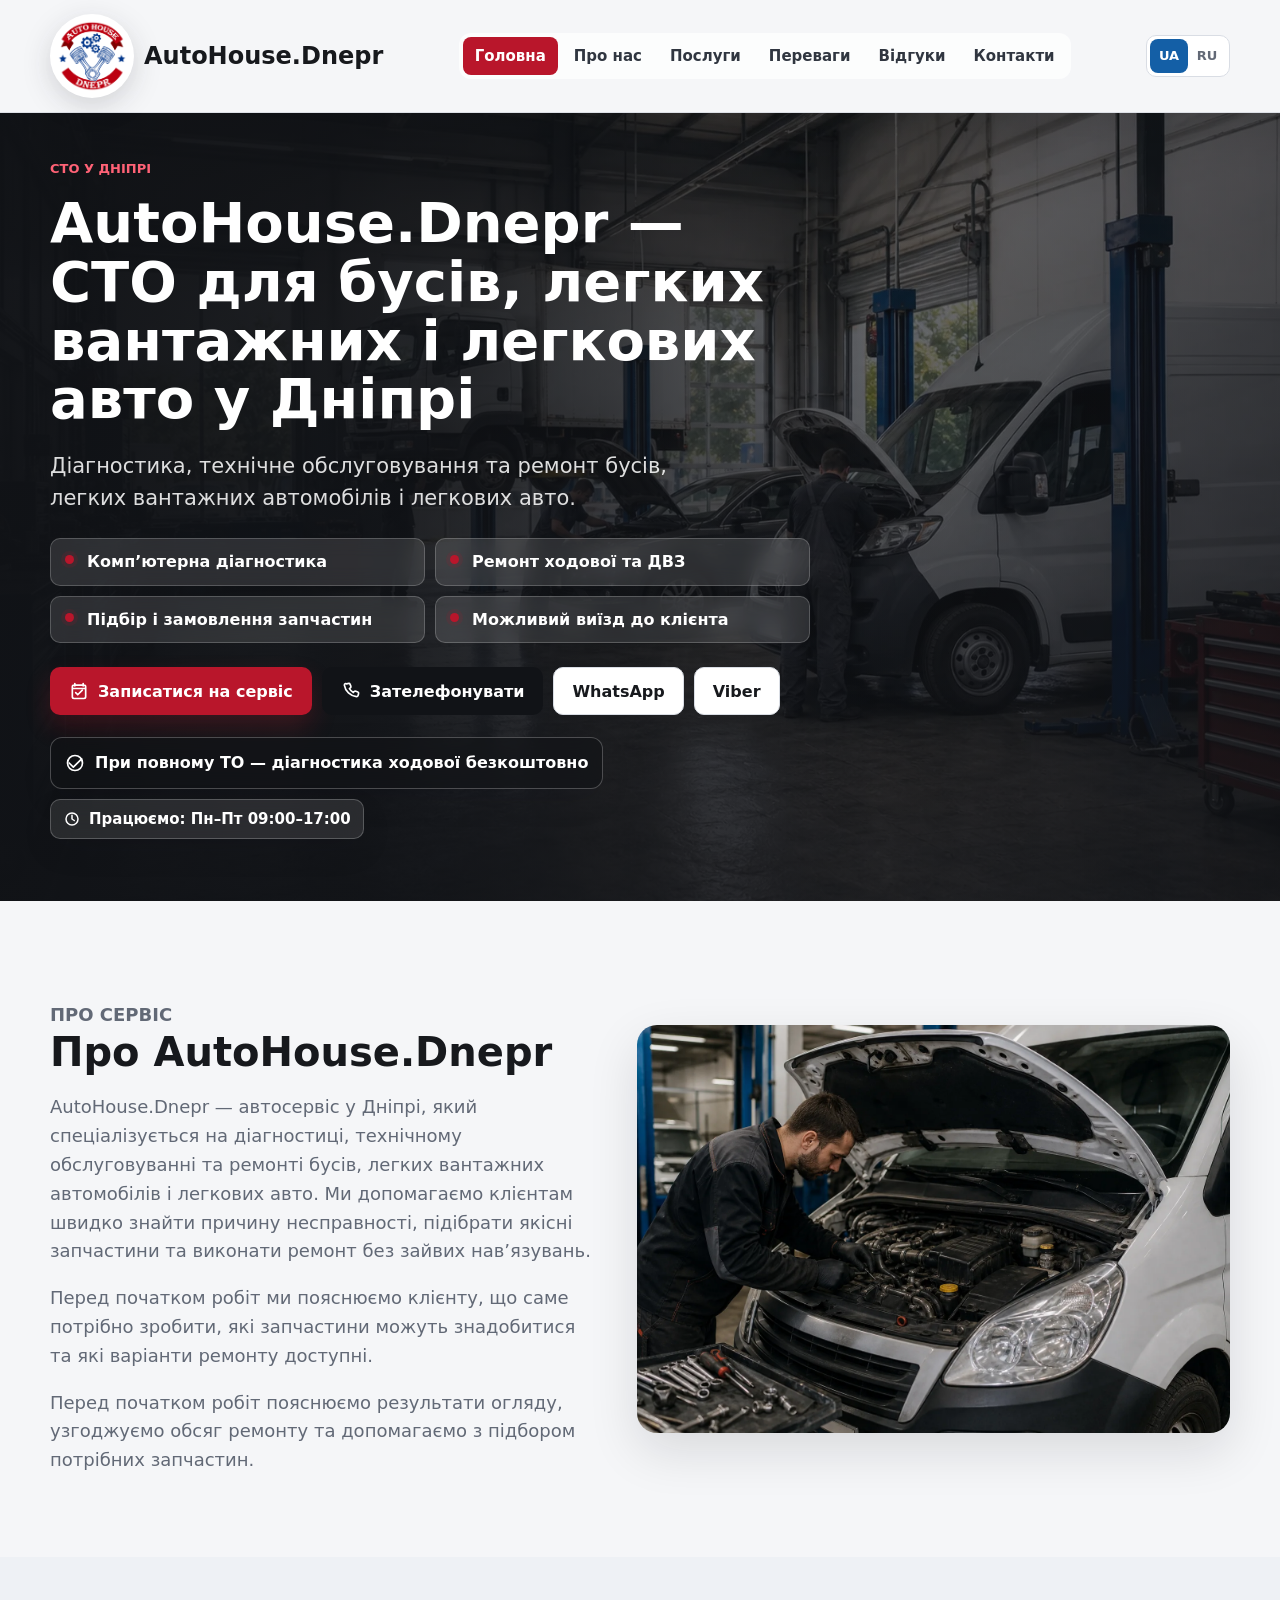
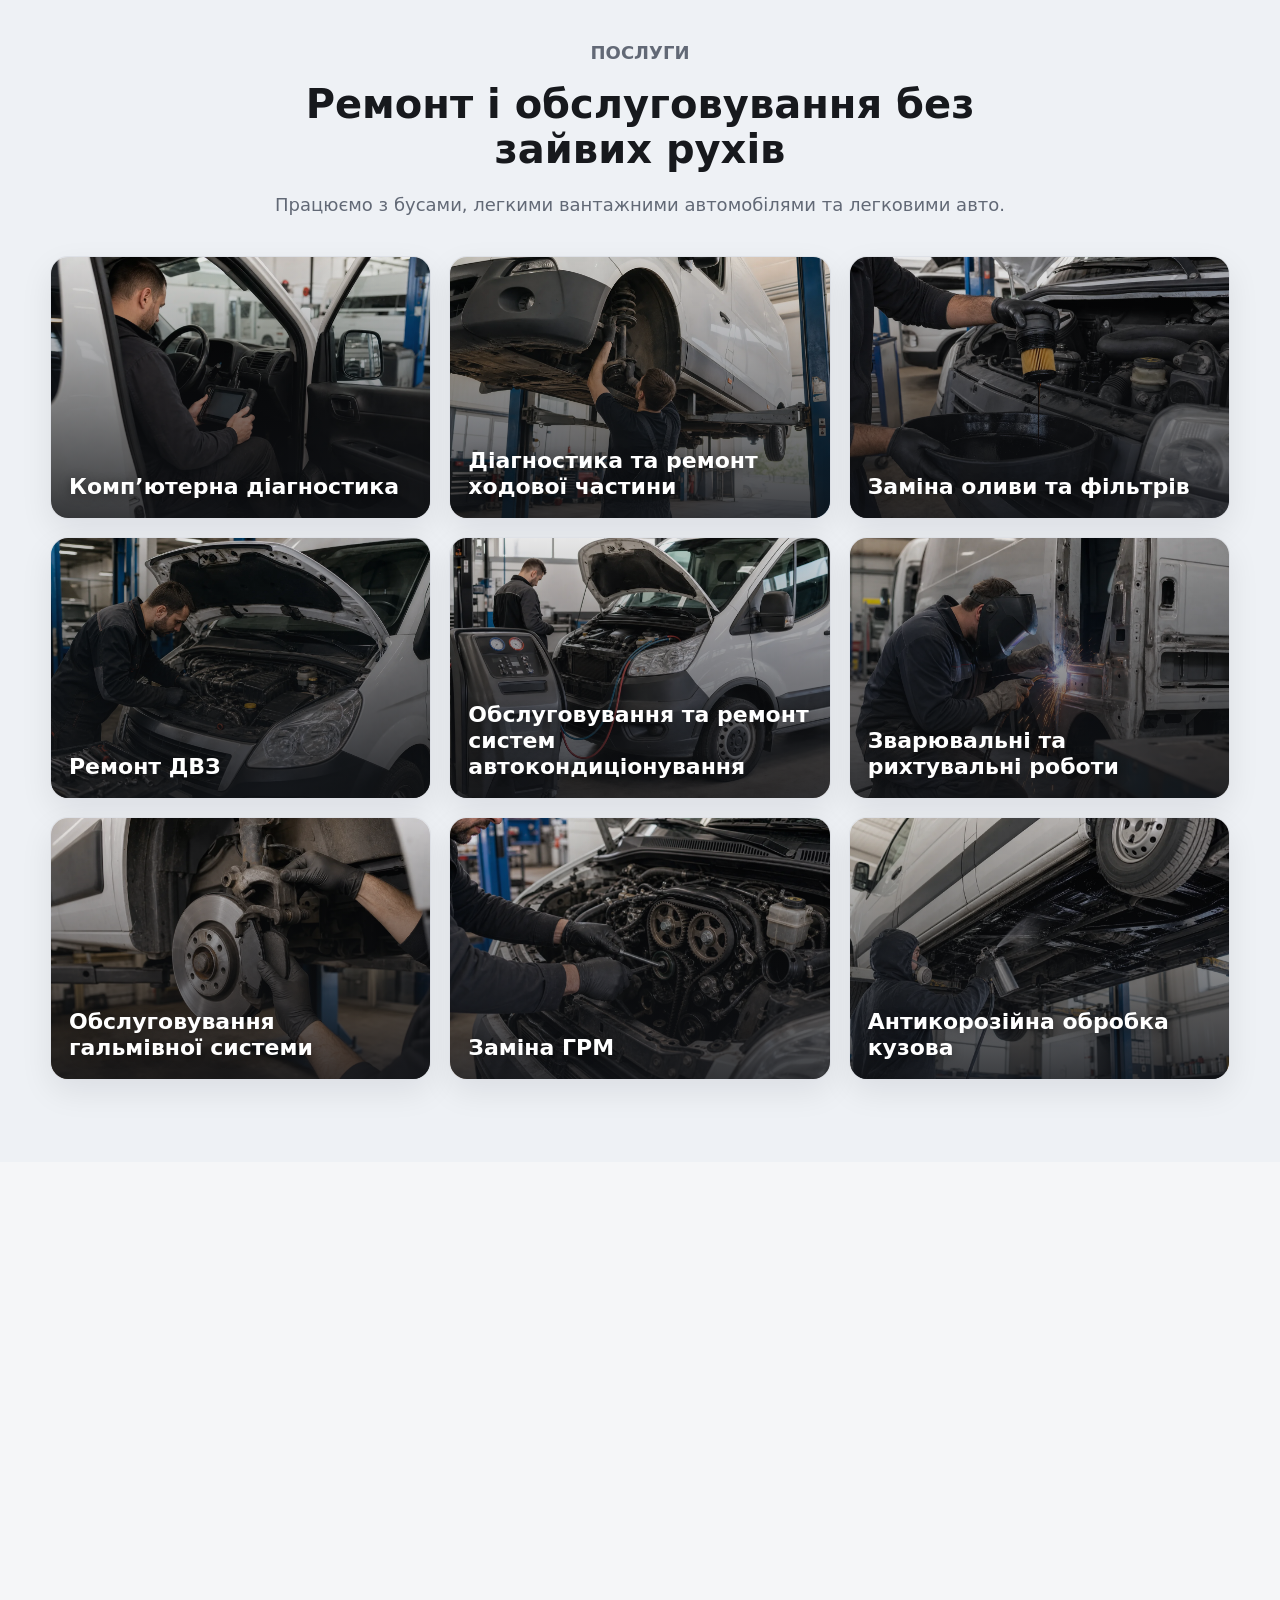
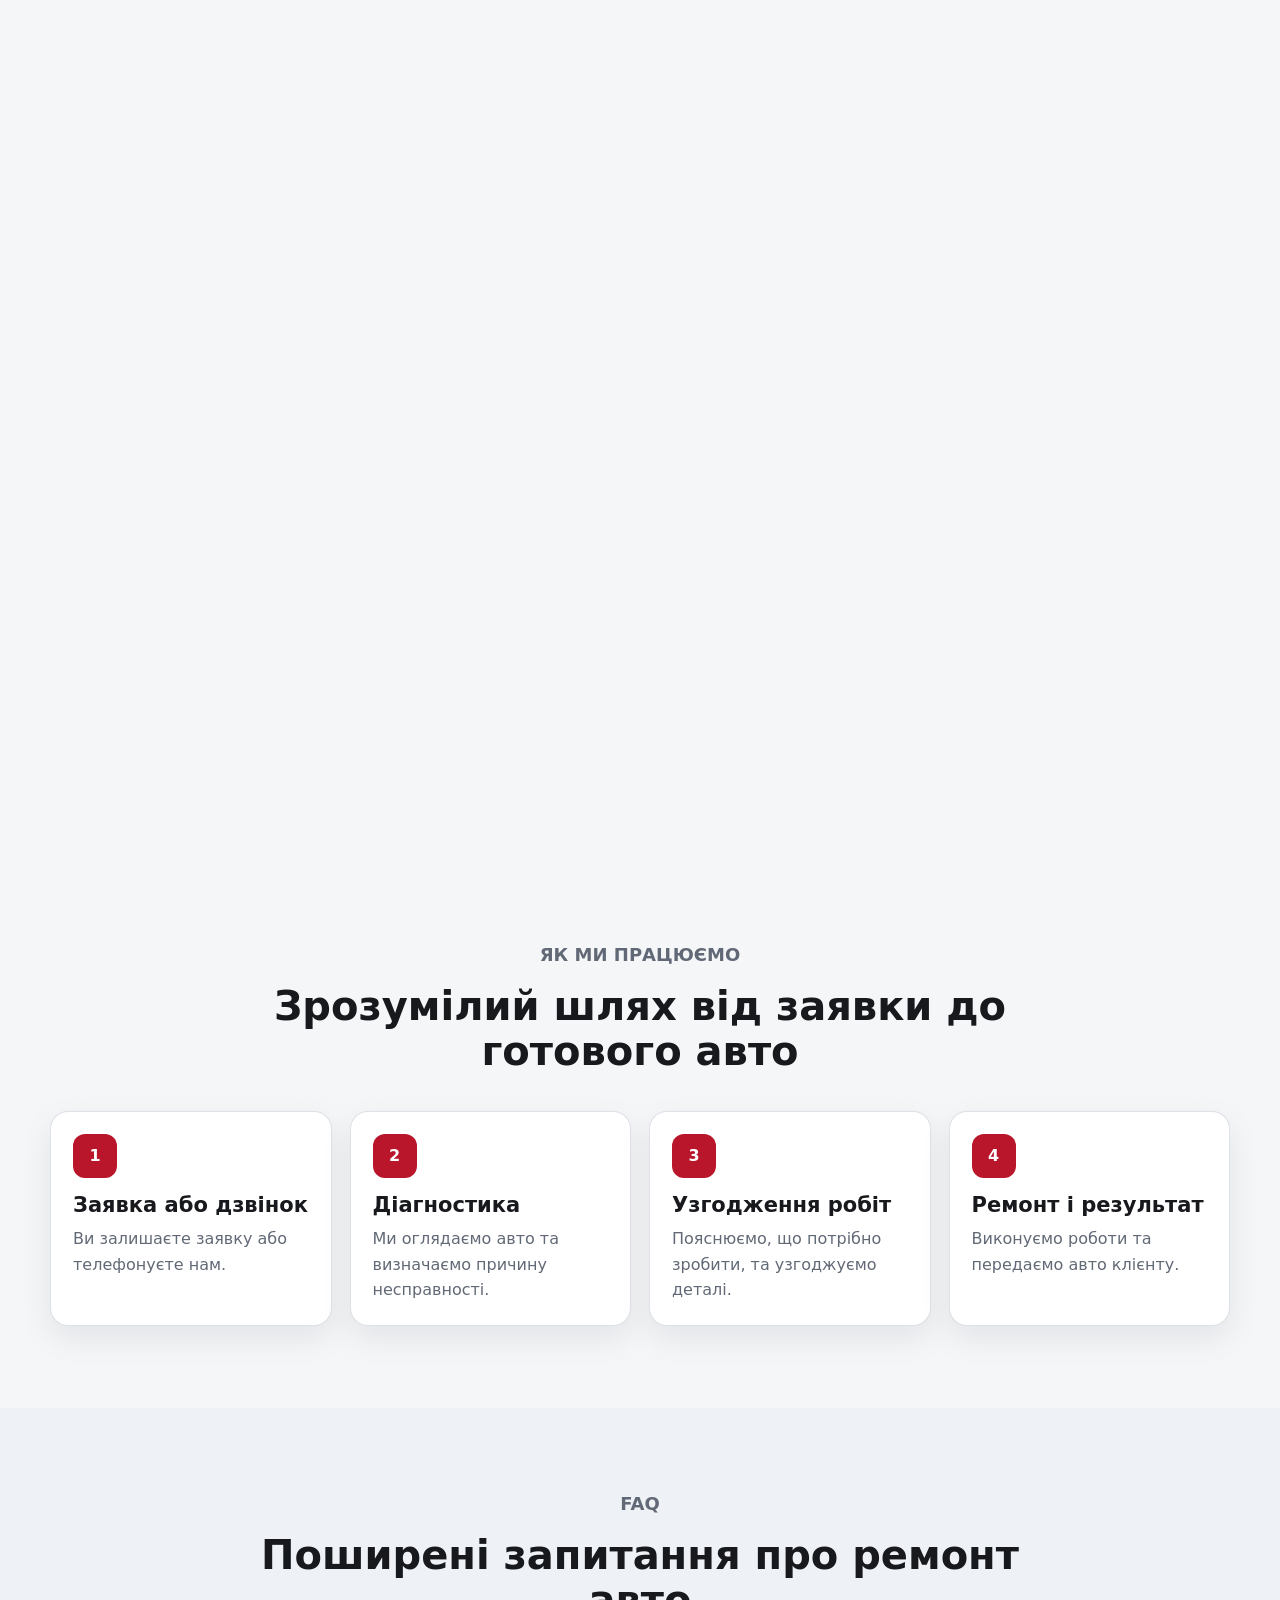
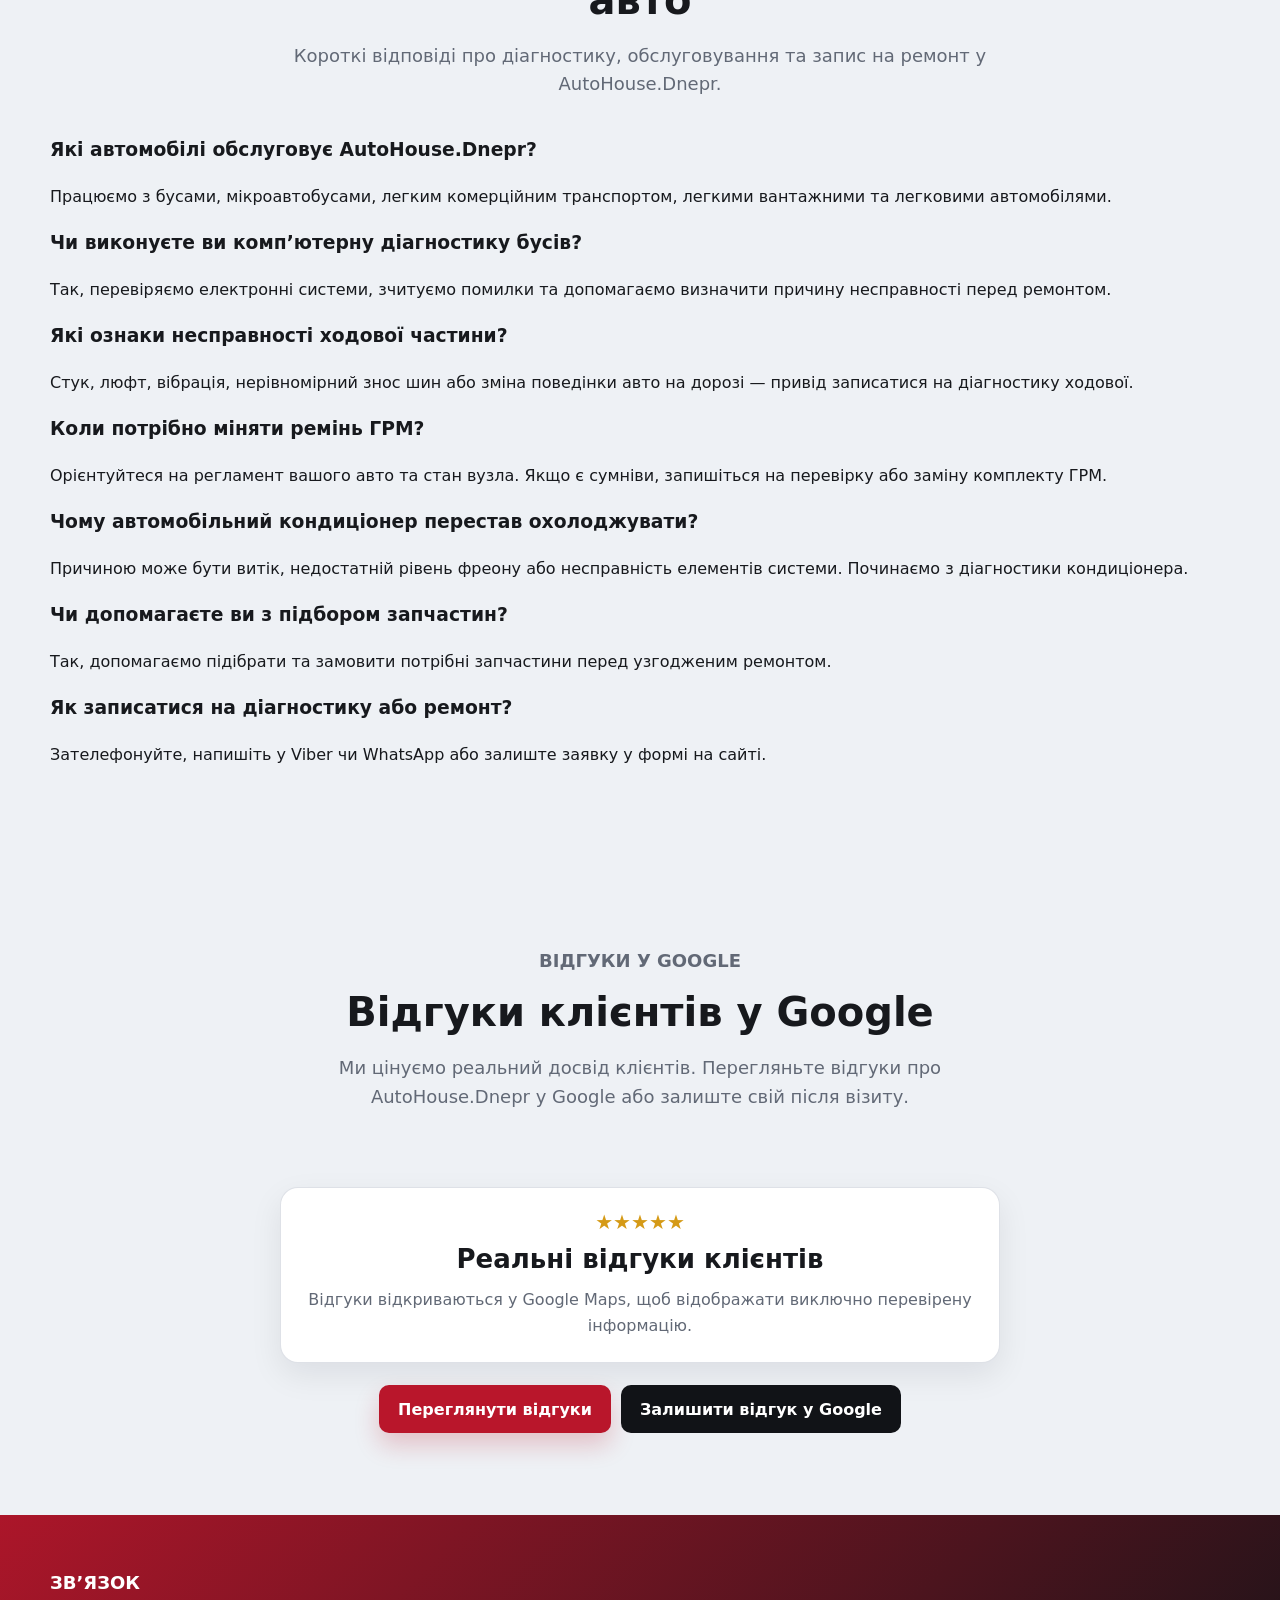
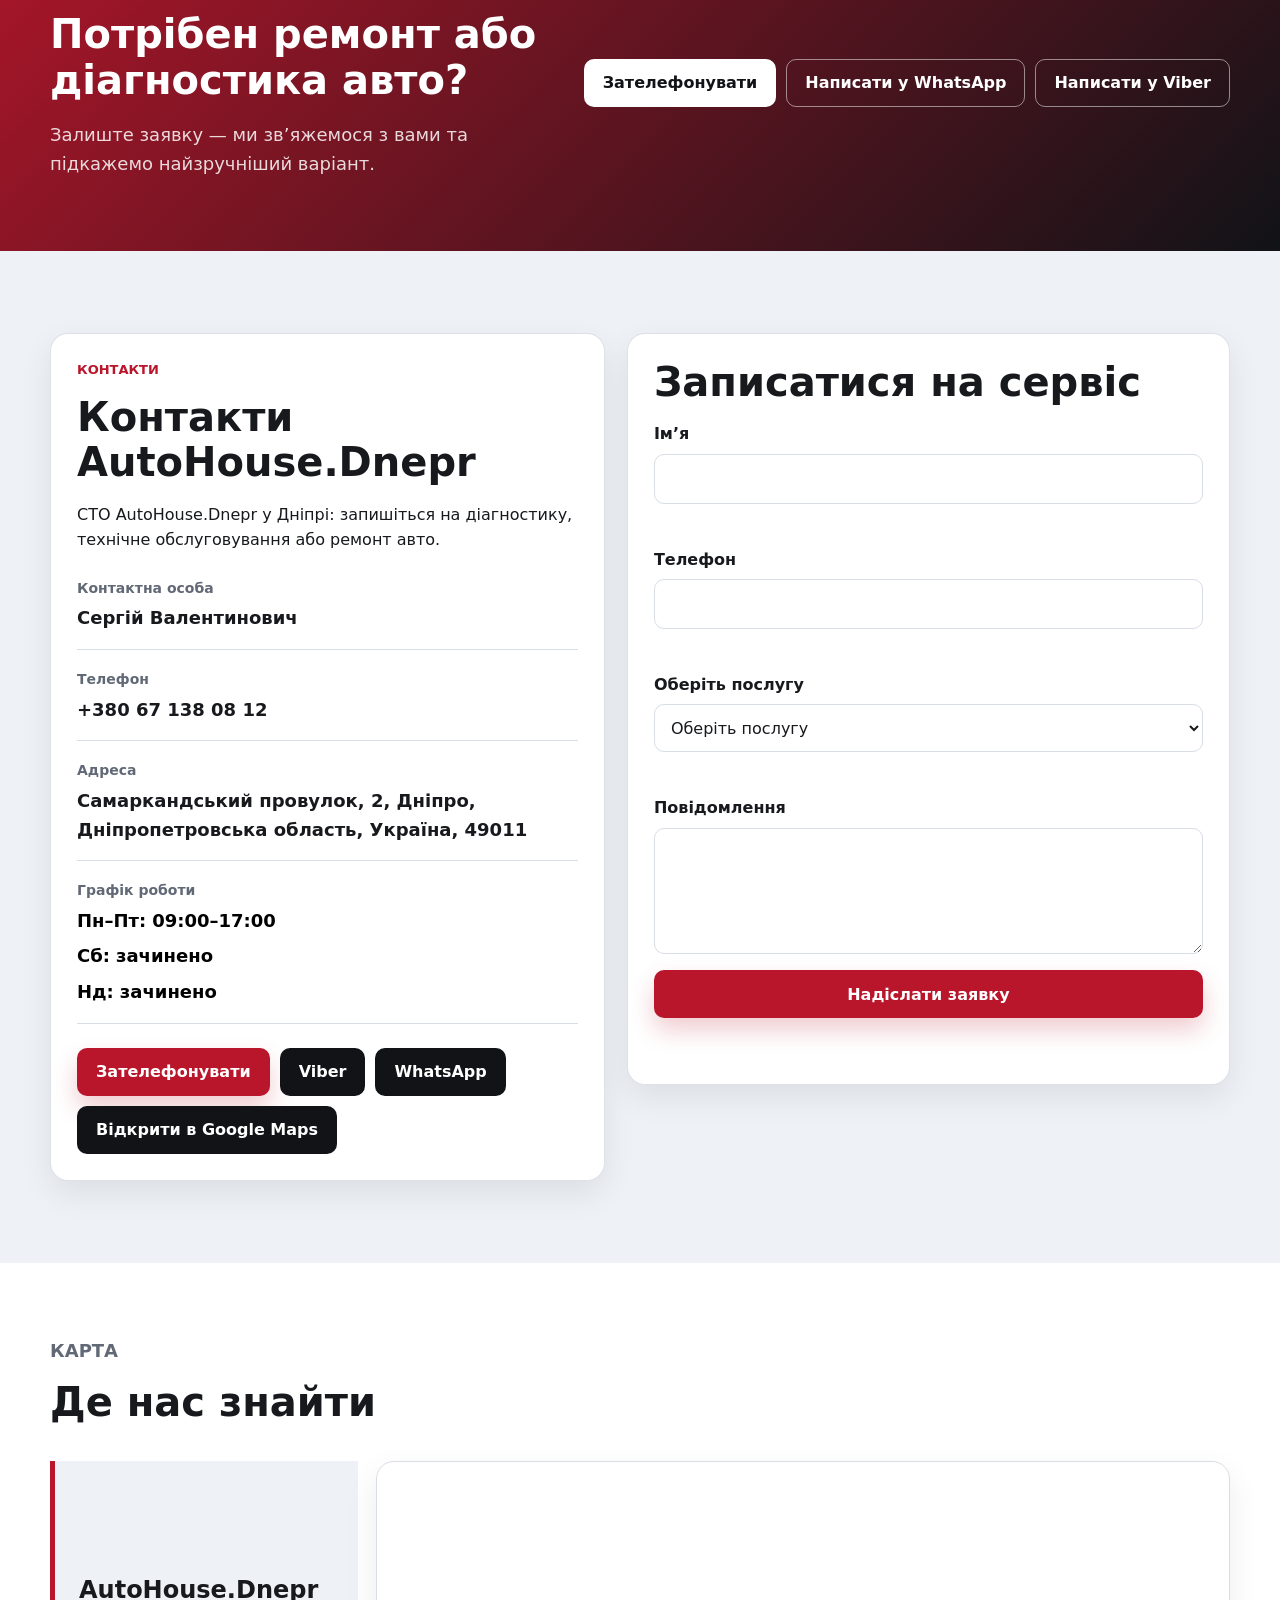
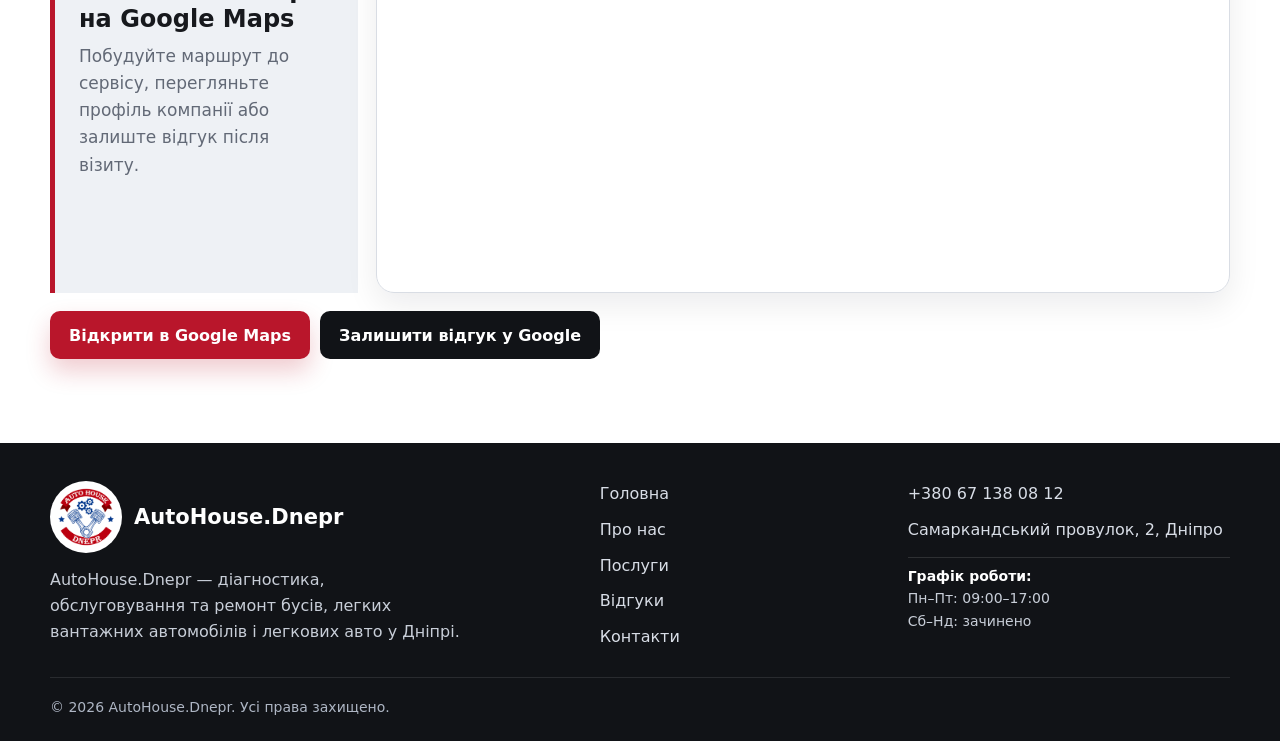
==== commit b01c1312: "Update SEO content for AutoHouse.Dnepr" ====
--- a/public/index.html
+++ b/public/index.html
@@ -3,10 +3,10 @@
   <head>
     <meta charset="utf-8">
     <meta name="viewport" content="width=device-width, initial-scale=1">
-    <title>AutoHouse.Dnepr — СТО у Дніпрі | Ремонт бусів, легких вантажних авто та легкових авто</title>
+    <title>СТО у Дніпрі — ремонт бусів і комерційних авто | AutoHouse.Dnepr</title>
     <meta
       name="description"
-      content="AutoHouse.Dnepr — автосервіс у Дніпрі для бусів, легких вантажних автомобілів та легкових авто. Діагностика, ходова, олива, ДВЗ, кондиціонери, гальма, ГРМ та антикорозійна обробка."
+      content="AutoHouse.Dnepr — СТО у Дніпрі для бусів, мікроавтобусів і комерційних авто. Діагностика, ремонт двигуна, ходової, гальм, ГРМ та кондиціонерів."
     >
     <meta name="robots" content="index, follow">
     <meta name="theme-color" content="#17191d">
@@ -14,12 +14,16 @@
     <meta property="og:type" content="website">
     <meta property="og:site_name" content="AutoHouse.Dnepr">
     <meta property="og:url" content="https://autohouse.dp.ua/">
-    <meta property="og:title" content="AutoHouse.Dnepr — СТО у Дніпрі">
+    <meta property="og:title" content="СТО у Дніпрі — ремонт бусів і комерційних авто">
     <meta
       property="og:description"
-      content="Діагностика, технічне обслуговування та ремонт бусів, легких вантажних автомобілів і легкових авто у Дніпрі."
+      content="Діагностика, технічне обслуговування та ремонт бусів, мікроавтобусів, комерційних і легкових авто у Дніпрі."
     >
     <meta property="og:image" content="https://autohouse.dp.ua/assets/hero-van.webp">
+    <meta name="twitter:card" content="summary_large_image">
+    <meta name="twitter:title" content="СТО у Дніпрі — ремонт бусів і комерційних авто">
+    <meta name="twitter:description" content="Діагностика, технічне обслуговування та ремонт бусів, мікроавтобусів, комерційних і легкових авто у Дніпрі.">
+    <meta name="twitter:image" content="https://autohouse.dp.ua/assets/hero-van.webp">
     <link rel="icon" type="image/png" sizes="512x512" href="/assets/favicon-512.png">
     <link rel="icon" type="image/png" sizes="192x192" href="/assets/favicon-192.png">
     <link rel="icon" type="image/png" sizes="96x96" href="/assets/favicon-96.png">
@@ -32,33 +36,108 @@
     <script type="application/ld+json" data-business-schema>
       {
         "@context": "https://schema.org",
-        "@type": "AutoRepair",
-        "name": "AutoHouse.Dnepr",
-        "url": "https://autohouse.dp.ua/",
-        "telephone": "+380671380812",
-        "image": "https://autohouse.dp.ua/assets/logo.png",
-        "logo": "https://autohouse.dp.ua/assets/logo.png",
-        "address": {
-          "@type": "PostalAddress",
-          "streetAddress": "Самаркандський провулок, 2",
-          "addressLocality": "Дніпро",
-          "addressRegion": "Дніпропетровська область",
-          "postalCode": "49011",
-          "addressCountry": "UA"
-        },
-        "openingHoursSpecification": [
+        "@graph": [
           {
-            "@type": "OpeningHoursSpecification",
-            "dayOfWeek": ["Monday", "Tuesday", "Wednesday", "Thursday", "Friday"],
-            "opens": "09:00",
-            "closes": "17:00"
+            "@type": "AutoRepair",
+            "name": "AutoHouse.Dnepr",
+            "url": "https://autohouse.dp.ua/",
+            "telephone": "+380671380812",
+            "image": "https://autohouse.dp.ua/assets/logo.png",
+            "logo": "https://autohouse.dp.ua/assets/logo.png",
+            "address": {
+              "@type": "PostalAddress",
+              "streetAddress": "Самаркандський провулок, 2",
+              "addressLocality": "Дніпро",
+              "addressRegion": "Дніпропетровська область",
+              "postalCode": "49011",
+              "addressCountry": "UA"
+            },
+            "openingHoursSpecification": [
+              {
+                "@type": "OpeningHoursSpecification",
+                "dayOfWeek": ["Monday", "Tuesday", "Wednesday", "Thursday", "Friday"],
+                "opens": "09:00",
+                "closes": "17:00"
+              }
+            ],
+            "areaServed": {
+              "@type": "City",
+              "name": "Дніпро"
+            },
+            "sameAs": ["https://maps.app.goo.gl/JLrzwr5WQTo3SoWM7"],
+            "serviceType": [
+              "Комп’ютерна діагностика авто",
+              "Діагностика та ремонт ходової",
+              "Заміна оливи та фільтрів",
+              "Діагностика та ремонт двигуна",
+              "Ремонт гальмівної системи",
+              "Заміна ременя та комплекту ГРМ",
+              "Обслуговування та ремонт автокондиціонерів",
+              "Зварювальні та рихтувальні роботи",
+              "Антикорозійна обробка автомобіля"
+            ]
+          },
+          {
+            "@type": "FAQPage",
+            "mainEntity": [
+              {
+                "@type": "Question",
+                "name": "Які автомобілі обслуговує AutoHouse.Dnepr?",
+                "acceptedAnswer": {
+                  "@type": "Answer",
+                  "text": "Працюємо з бусами, мікроавтобусами, легким комерційним транспортом, легкими вантажними та легковими автомобілями."
+                }
+              },
+              {
+                "@type": "Question",
+                "name": "Чи виконуєте ви комп’ютерну діагностику бусів?",
+                "acceptedAnswer": {
+                  "@type": "Answer",
+                  "text": "Так, перевіряємо електронні системи, зчитуємо помилки та допомагаємо визначити причину несправності перед ремонтом."
+                }
+              },
+              {
+                "@type": "Question",
+                "name": "Які ознаки несправності ходової частини?",
+                "acceptedAnswer": {
+                  "@type": "Answer",
+                  "text": "Стук, люфт, вібрація, нерівномірний знос шин або зміна поведінки авто на дорозі — привід записатися на діагностику ходової."
+                }
+              },
+              {
+                "@type": "Question",
+                "name": "Коли потрібно міняти ремінь ГРМ?",
+                "acceptedAnswer": {
+                  "@type": "Answer",
+                  "text": "Орієнтуйтеся на регламент вашого авто та стан вузла. Якщо є сумніви, запишіться на перевірку або заміну комплекту ГРМ."
+                }
+              },
+              {
+                "@type": "Question",
+                "name": "Чому автомобільний кондиціонер перестав охолоджувати?",
+                "acceptedAnswer": {
+                  "@type": "Answer",
+                  "text": "Причиною може бути витік, недостатній рівень фреону або несправність елементів системи. Починаємо з діагностики кондиціонера."
+                }
+              },
+              {
+                "@type": "Question",
+                "name": "Чи допомагаєте ви з підбором запчастин?",
+                "acceptedAnswer": {
+                  "@type": "Answer",
+                  "text": "Так, допомагаємо підібрати та замовити потрібні запчастини перед узгодженим ремонтом."
+                }
+              },
+              {
+                "@type": "Question",
+                "name": "Як записатися на діагностику або ремонт?",
+                "acceptedAnswer": {
+                  "@type": "Answer",
+                  "text": "Зателефонуйте, напишіть у Viber чи WhatsApp або залиште заявку у формі на сайті."
+                }
+              }
+            ]
           }
-        ],
-        "areaServed": "Дніпро",
-        "serviceType": [
-          "Ремонт авто",
-          "Технічне обслуговування авто",
-          "Діагностика авто"
         ]
       }
     </script>
@@ -100,21 +179,21 @@
       <section class="hero section-observed" id="home">
         <div class="container hero-grid">
           <div class="hero-copy">
-            <p class="eyebrow" data-i18n="hero.eyebrow">СТО у Дніпрі</p>
-            <h1 data-i18n="hero.title">AutoHouse.Dnepr — СТО для бусів, легких вантажних і легкових авто у Дніпрі</h1>
+            <p class="eyebrow" data-i18n="hero.eyebrow">Автосервіс у Дніпрі</p>
+            <h1 data-i18n="hero.title">СТО для бусів, мікроавтобусів і комерційних авто у Дніпрі</h1>
             <p class="hero-lead" data-i18n="hero.subtitle">
-              Діагностика, технічне обслуговування та ремонт бусів, легких вантажних автомобілів і легкових авто.
+              Діагностика, технічне обслуговування та ремонт бусів, легких вантажних, комерційних і легкових автомобілів.
             </p>
             <ul class="hero-points" aria-label="Ключові переваги" data-i18n-aria-label="aria.heroPoints">
-              <li data-i18n="hero.pointDiagnostics">Комп’ютерна діагностика</li>
-              <li data-i18n="hero.pointSuspension">Ремонт ходової та ДВЗ</li>
-              <li data-i18n="hero.pointParts">Підбір і замовлення запчастин</li>
-              <li data-i18n="hero.pointVisit">Можливий виїзд до клієнта</li>
+              <li data-i18n="hero.pointDiagnostics">Комп’ютерна діагностика авто</li>
+              <li data-i18n="hero.pointSuspension">Ходова, двигун і гальма</li>
+              <li data-i18n="hero.pointParts">Підбір потрібних запчастин</li>
+              <li data-i18n="hero.pointVisit">Узгодження робіт з клієнтом</li>
             </ul>
             <div class="button-row">
               <a class="btn btn-primary" href="#contacts" data-book-link>
                 <svg aria-hidden="true" viewBox="0 0 24 24"><path d="M7 3v3M17 3v3M4.5 9h15M6 5h12a2 2 0 0 1 2 2v12a2 2 0 0 1-2 2H6a2 2 0 0 1-2-2V7a2 2 0 0 1 2-2Z"/><path d="m8 14 2.5 2.5L16 11"/></svg>
-                <span data-i18n="actions.bookService">Записатися на сервіс</span>
+                <span data-i18n="actions.bookService">Записатися на ремонт</span>
               </a>
               <a class="btn btn-dark" href="tel:+380671380812">
                 <svg aria-hidden="true" viewBox="0 0 24 24"><path d="M6.7 3.5 9 2.9c.7-.2 1.5.2 1.8.9l1 2.4c.3.7.1 1.5-.5 2l-1.2 1a12.4 12.4 0 0 0 4.7 4.7l1-1.2c.5-.6 1.3-.8 2-.5l2.4 1c.7.3 1.1 1 .9 1.8l-.6 2.3c-.2.9-1 1.5-1.9 1.5A16.6 16.6 0 0 1 4 4.9c0-.9.6-1.7 1.5-1.9Z"/></svg>
@@ -126,7 +205,7 @@
             <div class="hero-badges">
               <div class="hero-offer">
                 <svg aria-hidden="true" viewBox="0 0 24 24"><path d="M20 7 10 17l-5-5"/><path d="M3 12a9 9 0 1 0 18 0 9 9 0 0 0-18 0Z"/></svg>
-                <span data-i18n="hero.offer">При повному ТО — діагностика ходової безкоштовно</span>
+                <span data-i18n="hero.offer">Комплексна діагностика та ремонт в одному сервісі</span>
               </div>
               <div class="hours-badge">
                 <svg aria-hidden="true" viewBox="0 0 24 24"><path d="M12 7v5l3 2"/><path d="M4 12a8 8 0 1 0 16 0 8 8 0 0 0-16 0Z"/></svg>
@@ -143,14 +222,17 @@
             <p class="eyebrow" data-i18n="about.eyebrow">Про сервіс</p>
             <h2 data-i18n="about.title">Про AutoHouse.Dnepr</h2>
             <p data-i18n="about.textOne">
-              AutoHouse.Dnepr — автосервіс у Дніпрі, який спеціалізується на діагностиці, технічному обслуговуванні та ремонті бусів, легких вантажних автомобілів і легкових авто.
+              AutoHouse.Dnepr — автосервіс у Дніпрі для бусів, мікроавтобусів, легких комерційних, вантажних і легкових автомобілів.
             </p>
             <p data-i18n="about.textTwo">
-              Перед початком робіт ми пояснюємо клієнту, що саме потрібно зробити, які запчастини можуть знадобитися та які варіанти ремонту доступні.
+              Виконуємо комп’ютерну діагностику, технічне обслуговування, ремонт двигуна, ходової, гальмівної системи, ГРМ, автокондиціонерів, кузовні та антикорозійні роботи.
             </p>
+            <p data-i18n="about.textThree">
+              Перед початком робіт пояснюємо результати огляду, узгоджуємо обсяг ремонту та допомагаємо з підбором потрібних запчастин.
+            </p>
           </div>
           <div class="about-media">
-            <img src="/assets/service-engine.webp" alt="Майстер перевіряє двигун комерційного авто" data-i18n-alt="alts.about" width="1600" height="900" loading="lazy">
+            <img src="/assets/service-engine.webp" alt="Ремонт двигуна комерційного автомобіля" data-i18n-alt="alts.about" width="1600" height="900" loading="lazy">
           </div>
         </div>
       </section>
@@ -159,8 +241,8 @@
         <div class="container">
           <div class="section-heading">
             <p class="eyebrow" data-i18n="services.eyebrow">Послуги</p>
-            <h2 data-i18n="services.title">Ремонт і обслуговування без зайвих рухів</h2>
-            <p data-i18n="services.subtitle">Працюємо з бусами, легкими вантажними автомобілями та легковими авто.</p>
+            <h2 data-i18n="services.title">Діагностика, ремонт і технічне обслуговування авто</h2>
+            <p data-i18n="services.subtitle">Обслуговуємо буси, мікроавтобуси, легкий комерційний транспорт, легкі вантажні та легкові авто у Дніпрі.</p>
           </div>
           <div class="services-grid" id="services-grid"></div>
         </div>
@@ -169,13 +251,13 @@
       <section class="section section-observed" id="offers">
         <div class="container">
           <div class="section-heading">
-            <p class="eyebrow" data-i18n="offers.eyebrow">Акції та умови</p>
-            <h2 data-i18n="offers.title">Вигідні умови для клієнтів</h2>
+            <p class="eyebrow" data-i18n="offers.eyebrow">Умови сервісу</p>
+            <h2 data-i18n="offers.title">Що допомагає швидше узгодити ремонт</h2>
           </div>
           <div class="offer-grid" id="offer-grid"></div>
           <div class="offer-note">
             <svg aria-hidden="true" viewBox="0 0 24 24"><path d="M12 3v18M3 12h18"/><path d="m6 6 12 12M18 6 6 18"/></svg>
-            <span data-i18n="offers.extra">Можливий виїзд до клієнта за попередньою домовленістю.</span>
+            <span data-i18n="offers.extra">Запишіться телефоном або через форму — підкажемо, з чого почати діагностику чи ремонт.</span>
           </div>
         </div>
       </section>
@@ -197,6 +279,46 @@
             <h2 data-i18n="process.title">Зрозумілий шлях від заявки до готового авто</h2>
           </div>
           <div class="process-grid" id="process-grid"></div>
+        </div>
+      </section>
+
+      <section class="section section-muted section-observed" id="faq">
+        <div class="container">
+          <div class="section-heading">
+            <p class="eyebrow" data-i18n="faq.eyebrow">FAQ</p>
+            <h2 data-i18n="faq.title">Поширені запитання про ремонт авто</h2>
+            <p data-i18n="faq.subtitle">Короткі відповіді про діагностику, обслуговування та запис на ремонт у AutoHouse.Dnepr.</p>
+          </div>
+          <div class="faq-grid" id="faq-list">
+            <article class="faq-item">
+              <h3>Які автомобілі обслуговує AutoHouse.Dnepr?</h3>
+              <p>Працюємо з бусами, мікроавтобусами, легким комерційним транспортом, легкими вантажними та легковими автомобілями.</p>
+            </article>
+            <article class="faq-item">
+              <h3>Чи виконуєте ви комп’ютерну діагностику бусів?</h3>
+              <p>Так, перевіряємо електронні системи, зчитуємо помилки та допомагаємо визначити причину несправності перед ремонтом.</p>
+            </article>
+            <article class="faq-item">
+              <h3>Які ознаки несправності ходової частини?</h3>
+              <p>Стук, люфт, вібрація, нерівномірний знос шин або зміна поведінки авто на дорозі — привід записатися на діагностику ходової.</p>
+            </article>
+            <article class="faq-item">
+              <h3>Коли потрібно міняти ремінь ГРМ?</h3>
+              <p>Орієнтуйтеся на регламент вашого авто та стан вузла. Якщо є сумніви, запишіться на перевірку або заміну комплекту ГРМ.</p>
+            </article>
+            <article class="faq-item">
+              <h3>Чому автомобільний кондиціонер перестав охолоджувати?</h3>
+              <p>Причиною може бути витік, недостатній рівень фреону або несправність елементів системи. Починаємо з діагностики кондиціонера.</p>
+            </article>
+            <article class="faq-item">
+              <h3>Чи допомагаєте ви з підбором запчастин?</h3>
+              <p>Так, допомагаємо підібрати та замовити потрібні запчастини перед узгодженим ремонтом.</p>
+            </article>
+            <article class="faq-item">
+              <h3>Як записатися на діагностику або ремонт?</h3>
+              <p>Зателефонуйте, напишіть у Viber чи WhatsApp або залиште заявку у формі на сайті.</p>
+            </article>
+          </div>
         </div>
       </section>
 
@@ -223,8 +345,8 @@
         <div class="container cta-inner">
           <div>
             <p class="eyebrow" data-i18n="cta.eyebrow">Зв’язок</p>
-            <h2 id="cta-title" data-i18n="cta.title">Потрібен ремонт або діагностика авто?</h2>
-            <p data-i18n="cta.text">Залиште заявку — ми зв’яжемося з вами та підкажемо найзручніший варіант.</p>
+            <h2 id="cta-title" data-i18n="cta.title">Потрібна діагностика або ремонт авто у Дніпрі?</h2>
+            <p data-i18n="cta.text">Залиште заявку — ми зв’яжемося з вами та підкажемо, з чого почати обслуговування або ремонт.</p>
           </div>
           <div class="button-row">
             <a class="btn btn-light" href="tel:+380671380812" data-i18n="cta.call">Зателефонувати</a>
@@ -239,6 +361,7 @@
           <div class="contact-panel">
             <p class="eyebrow" data-i18n="contacts.eyebrow">Контакти</p>
             <h2 data-i18n="contacts.title">Контакти AutoHouse.Dnepr</h2>
+            <p data-i18n="contacts.intro">СТО AutoHouse.Dnepr у Дніпрі: запишіться на діагностику, технічне обслуговування або ремонт авто.</p>
             <dl class="contact-list">
               <div>
                 <dt data-i18n="contacts.personLabel">Контактна особа</dt>
@@ -316,8 +439,8 @@
           </div>
           <div class="map-content">
             <div class="map-info">
-              <h3 data-i18n="map.profileTitle">AutoHouse.Dnepr на Google Maps</h3>
-              <p data-i18n="map.profileText">Побудуйте маршрут до сервісу, перегляньте профіль компанії або залиште відгук після візиту.</p>
+              <h3 data-i18n="map.profileTitle">СТО AutoHouse.Dnepr на Google Maps</h3>
+              <p data-i18n="map.profileText">Побудуйте маршрут до автосервісу в Дніпрі та перегляньте профіль компанії в Google Maps.</p>
             </div>
             <div class="map-frame">
               <!-- Fill googleBusinessConfig in script.js with the Google Business Place ID and Maps Embed API key to bind this map to the listing. -->
@@ -347,7 +470,7 @@
             <img src="/assets/logo.png?v=3" alt="Логотип AutoHouse.Dnepr" data-i18n-alt="logoAlt" width="72" height="72" loading="lazy">
             <strong>AutoHouse.Dnepr</strong>
           </div>
-          <p data-i18n="footer.text">AutoHouse.Dnepr — діагностика, обслуговування та ремонт бусів, легких вантажних автомобілів і легкових авто у Дніпрі.</p>
+          <p data-i18n="footer.text">AutoHouse.Dnepr — діагностика, технічне обслуговування та ремонт бусів, мікроавтобусів, комерційних і легкових авто у Дніпрі.</p>
         </div>
         <nav class="footer-links" aria-label="Швидкі посилання" data-i18n-aria-label="aria.footerNav">
           <a href="#home" data-i18n="nav.home">Головна</a>
